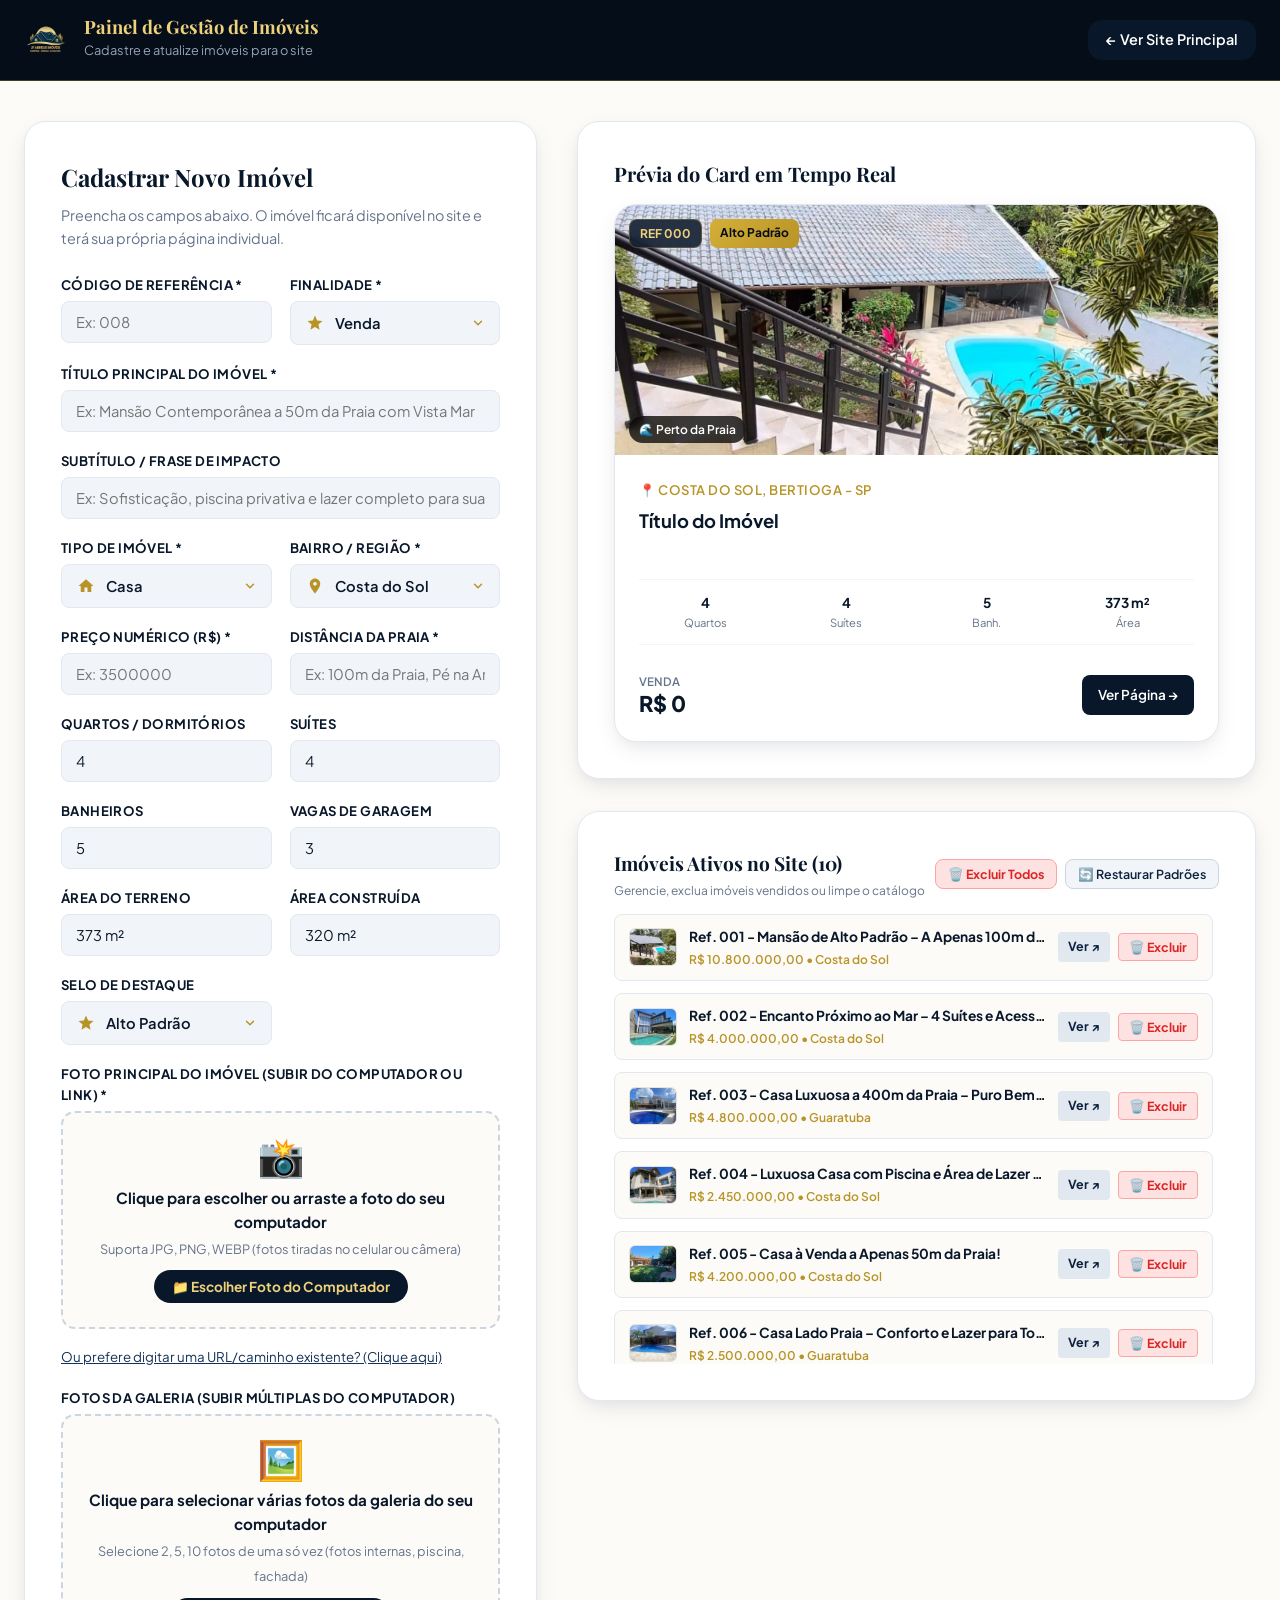
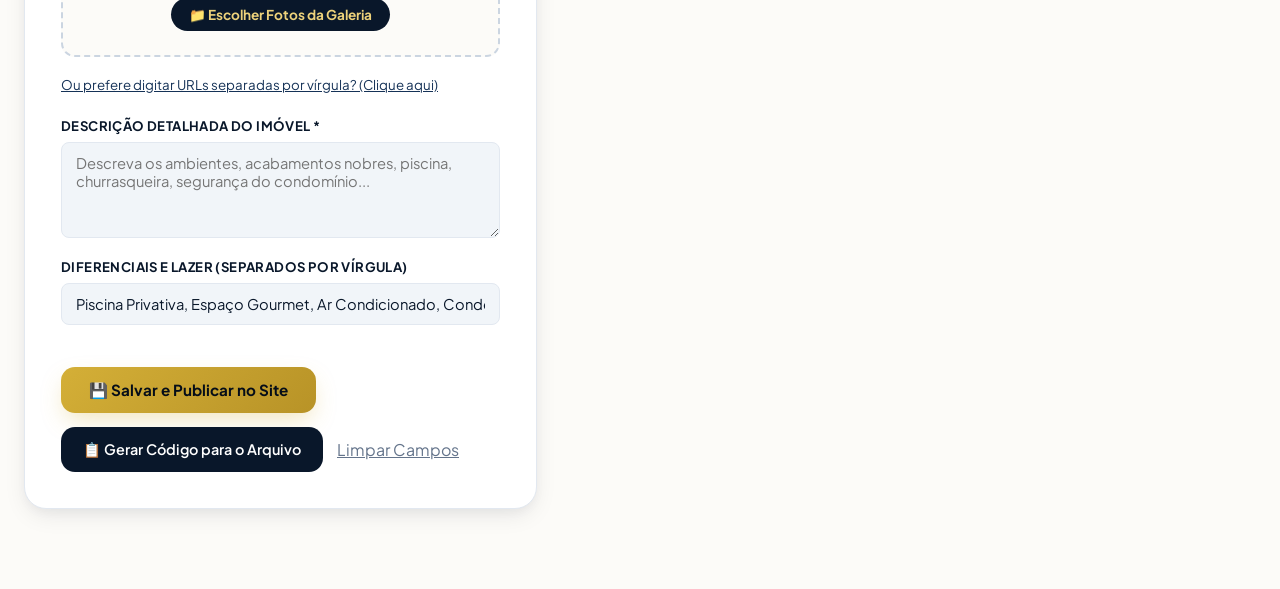
==== admin.html @ 47f63939 "feat: site imobiliaria JF Abreu Imoveis" ====
<!DOCTYPE html>
<html lang="pt-BR">
<head>
  <meta charset="UTF-8" />
  <meta name="viewport" content="width=device-width, initial-scale=1.0" />
  <title>Painel de Cadastro de Imóveis | JF Abreu Imóveis</title>
  <meta name="robots" content="noindex, nofollow" />
  
  <link rel="icon" type="image/png" href="assets/img/logo.png" />
  <link rel="preconnect" href="https://fonts.googleapis.com" />
  <link rel="preconnect" href="https://fonts.gstatic.com" crossorigin />
  <link href="https://fonts.googleapis.com/css2?family=Playfair+Display:wght@700;800&family=Plus+Jakarta+Sans:wght@400;500;600;700;800&display=swap" rel="stylesheet" />

  <link rel="stylesheet" href="css/style.css" />
</head>
<body style="background: var(--color-sand-50);">

  <!-- Header -->
  <header class="admin-header-bar">
    <div class="container admin-header-flex">
      <div style="display:flex; align-items:center; gap:16px;">
        <img src="assets/img/logo.png" alt="JF Abreu Imóveis" style="height:44px;" />
        <div>
          <h2 style="font-size:1.15rem; color:var(--color-gold-400); font-family:var(--font-display); line-height:1;">Painel de Gestão de Imóveis</h2>
          <span style="font-size:0.8rem; color:#94a3b8;">Cadastre e atualize imóveis para o site</span>
        </div>
      </div>

      <div style="display:flex; gap:12px;">
        <a href="index.html" class="btn-admin-secondary" style="padding:8px 18px;">
          ← Ver Site Principal
        </a>
      </div>
    </div>
  </header>

  <!-- Main Dashboard -->
  <main class="admin-dashboard-wrap">
    <div class="container">
      
      <div class="admin-layout-grid">
        
        <!-- Left: Form -->
        <div class="admin-card-box">
          <h2 class="admin-box-title">Cadastrar Novo Imóvel</h2>
          <p class="admin-box-sub">Preencha os campos abaixo. O imóvel ficará disponível no site e terá sua própria página individual.</p>

          <form id="admin-property-form" class="admin-form-grid">
            
            <!-- Ref -->
            <div class="admin-input-group">
              <label for="adm-ref">Código de Referência *</label>
              <input type="text" id="adm-ref" placeholder="Ex: 008" required />
            </div>

            <!-- Finalidade -->
            <div class="admin-input-group">
              <label for="adm-purpose">Finalidade *</label>
              <select id="adm-purpose" required>
                <option value="venda">Venda</option>
                <option value="locacao">Locação Anual</option>
              </select>
            </div>

            <!-- Título -->
            <div class="admin-input-group full-width">
              <label for="adm-title">Título Principal do Imóvel *</label>
              <input type="text" id="adm-title" placeholder="Ex: Mansão Contemporânea a 50m da Praia com Vista Mar" required />
            </div>

            <!-- Subtítulo -->
            <div class="admin-input-group full-width">
              <label for="adm-subtitle">Subtítulo / Frase de Impacto</label>
              <input type="text" id="adm-subtitle" placeholder="Ex: Sofisticação, piscina privativa e lazer completo para sua família" />
            </div>

            <!-- Tipo & Bairro -->
            <div class="admin-input-group">
              <label for="adm-type">Tipo de Imóvel *</label>
              <select id="adm-type" required>
                <option value="Casa">Casa</option>
                <option value="Mansão">Mansão</option>
                <option value="Casa de Praia">Casa de Praia</option>
                <option value="Sobrado">Sobrado</option>
                <option value="Terreno">Terreno / Lote</option>
              </select>
            </div>

            <div class="admin-input-group">
              <label for="adm-neighborhood">Bairro / Região *</label>
              <select id="adm-neighborhood" required>
                <option value="Costa do Sol">Costa do Sol</option>
                <option value="Guaratuba">Guaratuba</option>
                <option value="Riviera de São Lourenço">Riviera de São Lourenço</option>
                <option value="Bertioga Centro">Bertioga Centro</option>
                <option value="Boracéia">Boracéia</option>
              </select>
            </div>

            <!-- Preço & Distância da Praia -->
            <div class="admin-input-group">
              <label for="adm-price">Preço Numérico (R$) *</label>
              <input type="number" id="adm-price" placeholder="Ex: 3500000" required />
            </div>

            <div class="admin-input-group">
              <label for="adm-distance">Distância da Praia *</label>
              <input type="text" id="adm-distance" placeholder="Ex: 100m da Praia, Pé na Areia" required />
            </div>

            <!-- Quartos, Suítes, Banheiros, Vagas -->
            <div class="admin-input-group">
              <label for="adm-beds">Quartos / Dormitórios</label>
              <input type="number" id="adm-beds" min="1" value="4" required />
            </div>

            <div class="admin-input-group">
              <label for="adm-suites">Suítes</label>
              <input type="number" id="adm-suites" min="0" value="4" required />
            </div>

            <div class="admin-input-group">
              <label for="adm-baths">Banheiros</label>
              <input type="number" id="adm-baths" min="1" value="5" required />
            </div>

            <div class="admin-input-group">
              <label for="adm-parking">Vagas de Garagem</label>
              <input type="number" id="adm-parking" min="1" value="3" required />
            </div>

            <!-- Metragem -->
            <div class="admin-input-group">
              <label for="adm-land">Área do Terreno</label>
              <input type="text" id="adm-land" placeholder="Ex: 373 m²" value="373 m²" />
            </div>

            <div class="admin-input-group">
              <label for="adm-built">Área Construída</label>
              <input type="text" id="adm-built" placeholder="Ex: 320 m²" value="320 m²" />
            </div>

            <!-- Badge / Destaque -->
            <div class="admin-input-group">
              <label for="adm-badge">Selo de Destaque</label>
              <select id="adm-badge">
                <option value="Alto Padrão">Alto Padrão</option>
                <option value="Exclusivo">Exclusivo</option>
                <option value="Pé na Areia">Pé na Areia</option>
                <option value="Oportunidade">Oportunidade</option>
                <option value="Lançamento">Lançamento</option>
              </select>
            </div>

            <!-- Foto Principal com Upload Direto do Computador -->
            <div class="admin-input-group full-width">
              <label>Foto Principal do Imóvel (Subir do Computador ou Link) *</label>
              <div class="upload-dropzone" id="dropzone-main">
                <input type="file" id="adm-file-main" accept="image/*" style="display:none;" />
                <div class="dropzone-content" id="dropzone-content-main">
                  <div class="dropzone-icon">📸</div>
                  <div class="dropzone-text">
                    <strong>Clique para escolher ou arraste a foto do seu computador</strong>
                    <span>Suporta JPG, PNG, WEBP (fotos tiradas no celular ou câmera)</span>
                  </div>
                  <button type="button" class="btn-browse-file" onclick="document.getElementById('adm-file-main').click()">
                    📁 Escolher Foto do Computador
                  </button>
                </div>
                <div id="preview-main-box" class="upload-preview-box" style="display:none;">
                  <img id="preview-main-img" src="" alt="Prévia da Foto Principal" />
                  <div class="upload-preview-info">
                    <span id="preview-main-filename" class="preview-filename"></span>
                    <span style="font-size:0.75rem; color:#16a34a; font-weight:700;">✓ Foto carregada com sucesso!</span>
                    <button type="button" id="btn-remove-main-img" class="btn-remove-file">✕ Trocar Foto</button>
                  </div>
                </div>
              </div>
              <div style="margin-top:8px;">
                <small style="color:var(--color-navy-700); text-decoration:underline; cursor:pointer;" id="toggle-manual-url">
                  Ou prefere digitar uma URL/caminho existente? (Clique aqui)
                </small>
                <div id="manual-main-url-wrap" style="display:none; margin-top:6px;">
                  <input type="text" id="adm-image" placeholder="Ex: assets/properties/ref-001.webp ou https://..." />
                </div>
              </div>
            </div>

            <!-- Fotos da Galeria com Upload Múltiplo do Computador -->
            <div class="admin-input-group full-width">
              <label>Fotos da Galeria (Subir Múltiplas do Computador)</label>
              <div class="upload-dropzone" id="dropzone-gallery">
                <input type="file" id="adm-file-gallery" accept="image/*" multiple style="display:none;" />
                <div class="dropzone-content" id="dropzone-content-gallery">
                  <div class="dropzone-icon">🖼️</div>
                  <div class="dropzone-text">
                    <strong>Clique para selecionar várias fotos da galeria do seu computador</strong>
                    <span>Selecione 2, 5, 10 fotos de uma só vez (fotos internas, piscina, fachada)</span>
                  </div>
                  <button type="button" class="btn-browse-file" onclick="document.getElementById('adm-file-gallery').click()">
                    📁 Escolher Fotos da Galeria
                  </button>
                </div>
                <div id="gallery-preview-grid" class="gallery-thumbs-grid" style="display:none;"></div>
              </div>
              <div style="margin-top:8px;">
                <small style="color:var(--color-navy-700); text-decoration:underline; cursor:pointer;" id="toggle-manual-gallery">
                  Ou prefere digitar URLs separadas por vírgula? (Clique aqui)
                </small>
                <div id="manual-gallery-url-wrap" style="display:none; margin-top:6px;">
                  <input type="text" id="adm-gallery" placeholder="Ex: assets/properties/ref-001.webp, assets/properties/ref-002.jpg" />
                </div>
              </div>
            </div>

            <!-- Descrição -->
            <div class="admin-input-group full-width">
              <label for="adm-desc">Descrição Detalhada do Imóvel *</label>
              <textarea id="adm-desc" rows="4" placeholder="Descreva os ambientes, acabamentos nobres, piscina, churrasqueira, segurança do condomínio..." required></textarea>
            </div>

            <!-- Diferenciais -->
            <div class="admin-input-group full-width">
              <label for="adm-features">Diferenciais e Lazer (separados por vírgula)</label>
              <input type="text" id="adm-features" value="Piscina Privativa, Espaço Gourmet, Ar Condicionado, Condomínio Fechado, Segurança 24h, Churrasqueira" />
            </div>

            <!-- Actions -->
            <div class="admin-actions-row full-width">
              <button type="submit" class="btn-admin-primary">
                💾 Salvar e Publicar no Site
              </button>
              <button type="button" id="btn-generate-code" class="btn-admin-secondary">
                📋 Gerar Código para o Arquivo
              </button>
              <button type="button" id="btn-clear-form" style="color:var(--color-gray-500); text-decoration:underline;">
                Limpar Campos
              </button>
            </div>

          </form>

          <!-- Code Export Box -->
          <div id="code-export-container" style="display:none; margin-top:28px;">
            <div style="display:flex; justify-content:space-between; align-items:center; margin-bottom:8px;">
              <h4 style="font-size:0.95rem; color:var(--color-navy-900); font-weight:700;">Código Gerado para colar em js/properties-data.js:</h4>
              <button id="btn-copy-code" style="padding:6px 14px; background:var(--color-gold-500); color:var(--color-navy-950); font-size:0.8rem; font-weight:700; border-radius:var(--radius-sm);">
                Copiar Código
              </button>
            </div>
            <div id="code-output" class="code-output-area"></div>
          </div>

        </div>

        <!-- Right: Live Card Preview & Existing List -->
        <div class="admin-preview-col" style="display:flex; flex-direction:column; gap:32px;">
          
          <!-- Live Preview -->
          <div class="admin-card-box">
            <h3 style="font-family:var(--font-display); font-size:1.25rem; color:var(--color-navy-900); margin-bottom:14px;">
              Prévia do Card em Tempo Real
            </h3>
            
            <div id="live-card-preview-container">
              <!-- Rendered live -->
            </div>
          </div>

          <!-- Existing Properties List -->
          <div class="admin-card-box">
            <div style="display:flex; justify-content:space-between; align-items:center; margin-bottom:14px; flex-wrap:wrap; gap:10px;">
              <div>
                <h3 style="font-family:var(--font-display); font-size:1.2rem; color:var(--color-navy-900); margin-bottom:2px;">
                  Imóveis Ativos no Site (<span id="total-properties-count">0</span>)
                </h3>
                <p style="font-size:0.75rem; color:var(--color-gray-500);">Gerencie, exclua imóveis vendidos ou limpe o catálogo</p>
              </div>
              <div style="display:flex; gap:8px; align-items:center;">
                <button type="button" id="btn-clear-all-properties" style="font-size:0.78rem; font-weight:700; color:#dc2626; background:#fee2e2; border:1px solid #fca5a5; padding:6px 12px; border-radius:var(--radius-sm); cursor:pointer; display:inline-flex; align-items:center; gap:4px;" title="Remover todos os imóveis para deixar o catálogo vazio">
                  🗑️ Excluir Todos
                </button>
                <button type="button" id="btn-reset-defaults" style="font-size:0.78rem; font-weight:600; color:var(--color-navy-800); background:#f1f5f9; border:1px solid var(--color-gray-300); padding:6px 12px; border-radius:var(--radius-sm); cursor:pointer; display:inline-flex; align-items:center; gap:4px;" title="Restaurar os imóveis padrão de demonstração">
                  🔄 Restaurar Padrões
                </button>
              </div>
            </div>

            <div id="admin-properties-list" style="display:flex; flex-direction:column; gap:12px; max-height:450px; overflow-y:auto; padding-right:6px;">
              <!-- Rendered dynamically -->
            </div>
          </div>

        </div>

      </div>

    </div>
  </main>

  <!-- Scripts -->
  <script src="js/properties-data.js"></script>
  <script src="js/custom-select.js"></script>
  <script src="js/admin.js"></script>
</body>
</html>
---- css/style.css ----
/* ==========================================================================
   JF ABREU IMÓVEIS - LUXURY COASTAL DESIGN SYSTEM
   Bertioga, Costa do Sol & Guaratuba (Desde 1999)
   ========================================================================== */

:root {
  /* Brand Core Colors */
  --color-navy-950: #050d18;
  --color-navy-900: #09172a;
  --color-navy-800: #0e223d;
  --color-navy-700: #153257;
  --color-navy-600: #1e4575;
  
  --color-gold-300: #fae7a5;
  --color-gold-400: #edd27b;
  --color-gold-500: #d4af37;
  --color-gold-600: #b89327;
  --color-gold-700: #94721a;

  --color-sand-50: #fcfbf8;
  --color-sand-100: #f5f3ec;
  --color-sand-200: #ebe7dc;
  
  --color-white: #ffffff;
  --color-gray-100: #f1f5f9;
  --color-gray-200: #e2e8f0;
  --color-gray-300: #cbd5e1;
  --color-gray-500: #64748b;
  --color-gray-700: #334155;
  --color-gray-900: #0f172a;

  --color-whatsapp: #25d366;
  --color-whatsapp-dark: #128c7e;

  /* Typography */
  --font-sans: 'Plus Jakarta Sans', -apple-system, BlinkMacSystemFont, sans-serif;
  --font-display: 'Playfair Display', Georgia, serif;

  /* Elevations & Shadows */
  --shadow-sm: 0 2px 8px rgba(9, 23, 42, 0.06);
  --shadow-md: 0 8px 24px -4px rgba(9, 23, 42, 0.1), 0 4px 12px -2px rgba(9, 23, 42, 0.04);
  --shadow-lg: 0 20px 35px -8px rgba(9, 23, 42, 0.15), 0 10px 20px -4px rgba(9, 23, 42, 0.08);
  --shadow-xl: 0 25px 50px -12px rgba(9, 23, 42, 0.25);
  --shadow-gold: 0 10px 25px -5px rgba(212, 175, 55, 0.35);

  /* Borders & Radius */
  --radius-sm: 8px;
  --radius-md: 14px;
  --radius-lg: 22px;
  --radius-full: 9999px;

  /* Transitions */
  --transition-fast: 0.2s cubic-bezier(0.16, 1, 0.3, 1);
  --transition-smooth: 0.35s cubic-bezier(0.16, 1, 0.3, 1);
  --transition-bounce: 0.5s cubic-bezier(0.34, 1.56, 0.64, 1);
}

/* Reset & Base Setup */
*, *::before, *::after {
  box-sizing: border-box;
  margin: 0;
  padding: 0;
}

html {
  scroll-behavior: smooth;
  font-size: 16px;
  text-size-adjust: 100%;
}

body {
  font-family: var(--font-sans);
  color: var(--color-gray-900);
  background-color: var(--color-sand-50);
  line-height: 1.6;
  overflow-x: hidden;
  -webkit-font-smoothing: antialiased;
}

img {
  max-width: 100%;
  height: auto;
  display: block;
}

a {
  color: inherit;
  text-decoration: none;
  transition: color var(--transition-fast);
}

button, input, select, textarea {
  font-family: inherit;
  font-size: inherit;
  border: none;
  outline: none;
}

button {
  cursor: pointer;
  background: none;
}

.container {
  width: 100%;
  max-width: 1280px;
  margin: 0 auto;
  padding: 0 24px;
}

/* ==========================================================================
   HEADER & NAVIGATION
   ========================================================================== */
.site-header {
  position: fixed;
  top: 0;
  left: 0;
  right: 0;
  z-index: 1000;
  padding: 16px 0;
  background: rgba(9, 23, 42, 0.85);
  backdrop-filter: blur(18px);
  -webkit-backdrop-filter: blur(18px);
  border-bottom: 1px solid rgba(255, 255, 255, 0.08);
  transition: all var(--transition-smooth);
}

.site-header.scrolled {
  padding: 10px 0;
  background: rgba(9, 23, 42, 0.96);
  box-shadow: 0 10px 30px rgba(0, 0, 0, 0.3);
}

.nav-container {
  display: flex;
  align-items: center;
  justify-content: space-between;
}

.brand-logo {
  display: flex;
  align-items: center;
  gap: 12px;
}

.brand-logo img {
  height: 52px;
  width: auto;
  object-fit: contain;
  transition: transform var(--transition-smooth);
}

.brand-logo:hover img {
  transform: scale(1.03);
}

.nav-links {
  display: flex;
  align-items: center;
  gap: 28px;
  list-style: none;
}

.nav-link {
  color: #e2e8f0;
  font-size: 0.95rem;
  font-weight: 500;
  letter-spacing: 0.2px;
  position: relative;
  padding: 6px 0;
}

.nav-link::after {
  content: '';
  position: absolute;
  bottom: 0;
  left: 0;
  width: 0;
  height: 2px;
  background: var(--color-gold-400);
  transition: width var(--transition-smooth);
  border-radius: 2px;
}

.nav-link:hover, .nav-link.active {
  color: var(--color-gold-400);
}

.nav-link:hover::after, .nav-link.active::after {
  width: 100%;
}

.header-actions {
  display: flex;
  align-items: center;
  gap: 16px;
}

.btn-header-cta {
  display: inline-flex;
  align-items: center;
  gap: 8px;
  padding: 10px 22px;
  background: linear-gradient(135deg, var(--color-gold-400), var(--color-gold-600));
  color: var(--color-navy-950);
  font-weight: 700;
  font-size: 0.9rem;
  border-radius: var(--radius-full);
  box-shadow: 0 4px 15px rgba(212, 175, 55, 0.3);
  transition: all var(--transition-smooth);
}

.btn-header-cta:hover {
  transform: translateY(-2px);
  box-shadow: 0 6px 22px rgba(212, 175, 55, 0.45);
  color: var(--color-navy-950);
}

.mobile-menu-toggle {
  display: none;
  flex-direction: column;
  gap: 5px;
  background: transparent;
  padding: 8px;
  cursor: pointer;
}

.mobile-menu-toggle span {
  display: block;
  width: 26px;
  height: 2.5px;
  background: #ffffff;
  border-radius: 2px;
  transition: all var(--transition-smooth);
}

/* ==========================================================================
   HERO SECTION WITH 3D CANVAS
   ========================================================================== */
.hero-section {
  position: relative;
  min-height: 100vh;
  display: flex;
  align-items: center;
  padding: 140px 0 130px;
  background: radial-gradient(circle at 75% 20%, #153257 0%, #09172a 60%, #050d18 100%);
  color: var(--color-white);
  overflow: visible;
  z-index: 20;
}

#hero-3d-canvas {
  position: absolute;
  top: 0;
  left: 0;
  width: 100%;
  height: 100%;
  z-index: 1;
  pointer-events: none;
  clip-path: inset(0);
}

.hero-overlay {
  position: absolute;
  inset: 0;
  background: linear-gradient(to right, rgba(5, 13, 24, 0.9) 0%, rgba(9, 23, 42, 0.7) 60%, rgba(9, 23, 42, 0.4) 100%);
  z-index: 2;
  pointer-events: none;
  clip-path: inset(0);
}

.hero-content {
  position: relative;
  z-index: 10;
  max-width: 900px;
}

.hero-badge {
  display: inline-flex;
  align-items: center;
  gap: 10px;
  padding: 6px 18px;
  background: rgba(212, 175, 55, 0.15);
  border: 1px solid rgba(212, 175, 55, 0.35);
  border-radius: var(--radius-full);
  color: var(--color-gold-300);
  font-size: 0.85rem;
  font-weight: 600;
  letter-spacing: 1px;
  text-transform: uppercase;
  margin-bottom: 24px;
  backdrop-filter: blur(8px);
}

.hero-badge .dot {
  width: 7px;
  height: 7px;
  background: var(--color-gold-400);
  border-radius: 50%;
  box-shadow: 0 0 10px var(--color-gold-400);
}

.hero-title {
  font-family: var(--font-display);
  font-size: clamp(2.4rem, 5vw, 4.2rem);
  line-height: 1.15;
  font-weight: 700;
  margin-bottom: 20px;
  text-shadow: 0 4px 20px rgba(0, 0, 0, 0.5);
}

.hero-title .highlight {
  background: linear-gradient(135deg, #fae7a5 0%, #d4af37 60%, #b89327 100%);
  -webkit-background-clip: text;
  -webkit-text-fill-color: transparent;
}

.hero-subtitle {
  font-size: clamp(1.05rem, 2vw, 1.25rem);
  color: #cbd5e1;
  max-width: 720px;
  margin-bottom: 40px;
  font-weight: 400;
  line-height: 1.6;
}

/* Hero Fast Search Bar */
.search-box-card {
  position: relative;
  z-index: 40;
  background: rgba(255, 255, 255, 0.95);
  border-radius: var(--radius-lg);
  padding: 24px;
  box-shadow: 0 25px 60px rgba(0, 0, 0, 0.45);
  border: 1px solid rgba(255, 255, 255, 0.3);
  backdrop-filter: blur(16px);
  color: var(--color-gray-900);
  margin-top: 20px;
}

.search-tabs {
  display: flex;
  gap: 8px;
  margin-bottom: 20px;
  border-bottom: 1px solid var(--color-gray-200);
  padding-bottom: 12px;
}

.search-tab-btn {
  padding: 8px 20px;
  font-size: 0.95rem;
  font-weight: 600;
  border-radius: var(--radius-full);
  color: var(--color-gray-500);
  transition: all var(--transition-fast);
}

.search-tab-btn.active {
  background: var(--color-navy-900);
  color: var(--color-gold-400);
}

.search-tab-btn:hover:not(.active) {
  color: var(--color-navy-900);
  background: var(--color-gray-100);
}

.search-grid {
  display: grid;
  grid-template-columns: 1.4fr 1.2fr 1.2fr auto;
  gap: 16px;
  align-items: flex-end;
}

@media (max-width: 900px) {
  .search-grid {
    grid-template-columns: 1fr;
  }
}

.search-field {
  display: flex;
  flex-direction: column;
  gap: 6px;
  width: 100%;
}

.search-field label {
  font-size: 0.8rem;
  font-weight: 700;
  text-transform: uppercase;
  letter-spacing: 0.5px;
  color: var(--color-navy-800);
}

.search-input-wrap {
  position: relative;
  display: flex;
  align-items: center;
  width: 100%;
}

/* Base Native Select Fallback */
select {
  appearance: none;
  -webkit-appearance: none;
  background-image: url("data:image/svg+xml,%3Csvg xmlns='http://www.w3.org/2000/svg' width='14' height='14' viewBox='0 0 24 24' fill='none' stroke='%23b89327' stroke-width='2.5' stroke-linecap='round' stroke-linejoin='round'%3E%3Cpath d='M6 9l6 6 6-6'/%3E%3C/svg%3E");
  background-repeat: no-repeat;
  background-position: right 14px center;
  background-size: 14px 14px;
  cursor: pointer;
  padding-right: 38px !important;
}

select option {
  background-color: #09172a;
  color: #ffffff;
  padding: 12px;
  font-family: var(--font-sans);
}

.search-input, .search-select {
  width: 100%;
  padding: 13px 16px 13px 44px;
  background: var(--color-white);
  border: 1.5px solid var(--color-gray-200);
  border-radius: var(--radius-md);
  font-size: 0.92rem;
  color: var(--color-gray-900);
  font-weight: 600;
  transition: all var(--transition-fast);
}

.search-input:focus, .search-select:focus {
  background: var(--color-white);
  border-color: var(--color-gold-500);
  box-shadow: 0 0 0 3.5px rgba(212, 175, 55, 0.25);
}

/* ==========================================================================
   CUSTOM LUXURY SELECT COMPONENT
   ========================================================================== */
.custom-select-wrapper {
  position: relative;
  width: 100%;
  user-select: none;
}

.custom-select-wrapper.open {
  z-index: 200;
}

/* Visually hide original native select but keep for forms/events */
.custom-select-wrapper select.visually-hidden-select {
  position: absolute !important;
  opacity: 0 !important;
  pointer-events: none !important;
  width: 1px !important;
  height: 1px !important;
  overflow: hidden !important;
  margin: -1px !important;
  clip: rect(0, 0, 0, 0) !important;
}

/* Trigger Button */
.custom-select-trigger {
  width: 100%;
  display: flex;
  align-items: center;
  justify-content: space-between;
  gap: 12px;
  padding: 13px 16px;
  background: #ffffff;
  border: 1.5px solid var(--color-gray-200);
  border-radius: var(--radius-md);
  font-family: var(--font-sans);
  font-size: 0.92rem;
  font-weight: 600;
  color: var(--color-navy-900);
  cursor: pointer;
  box-shadow: 0 2px 6px rgba(9, 23, 42, 0.04);
  transition: all var(--transition-fast);
  text-align: left;
}

.custom-select-trigger:hover {
  background: #fbfbfb;
  border-color: #cbd5e1;
  box-shadow: 0 4px 12px rgba(9, 23, 42, 0.06);
}

.custom-select-wrapper.open .custom-select-trigger {
  border-color: var(--color-gold-500);
  background: #ffffff;
  box-shadow: 0 0 0 3.5px rgba(212, 175, 55, 0.25), 0 4px 14px rgba(9, 23, 42, 0.08);
}

.custom-select-trigger-inner {
  display: flex;
  align-items: center;
  gap: 10px;
  overflow: hidden;
  text-overflow: ellipsis;
  white-space: nowrap;
  flex: 1;
}

.custom-select-icon {
  display: inline-flex;
  align-items: center;
  justify-content: center;
  width: 20px;
  height: 20px;
  color: var(--color-gold-600);
  flex-shrink: 0;
}

.custom-select-icon svg {
  width: 18px;
  height: 18px;
  fill: currentColor;
}

.custom-select-label {
  overflow: hidden;
  text-overflow: ellipsis;
  white-space: nowrap;
  color: var(--color-navy-900);
  font-weight: 600;
}

.custom-select-arrow {
  display: inline-flex;
  align-items: center;
  justify-content: center;
  color: var(--color-gold-600);
  transition: transform 0.25s cubic-bezier(0.16, 1, 0.3, 1);
  flex-shrink: 0;
}

.custom-select-wrapper.open .custom-select-arrow {
  transform: rotate(180deg);
  color: var(--color-gold-700);
}

/* Dropdown Menu */
.custom-select-dropdown {
  position: absolute;
  top: calc(100% + 8px);
  left: 0;
  right: 0;
  background: #ffffff;
  border: 1.5px solid rgba(212, 175, 55, 0.7);
  border-bottom: 4px solid var(--color-gold-500);
  border-radius: 16px;
  box-shadow: 
    0 24px 50px -4px rgba(0, 0, 0, 0.45),
    0 10px 22px -2px rgba(9, 23, 42, 0.3),
    0 2px 8px rgba(0, 0, 0, 0.15),
    0 0 0 1px rgba(212, 175, 55, 0.35);
  padding: 8px 8px 6px;
  z-index: 1000;
  display: none;
  animation: selectDropdownFade 0.2s cubic-bezier(0.16, 1, 0.3, 1) forwards;
  overflow: hidden;
}

@keyframes selectDropdownFade {
  from {
    opacity: 0;
    transform: translateY(-8px);
  }
  to {
    opacity: 1;
    transform: translateY(0);
  }
}

.custom-select-wrapper.open .custom-select-dropdown {
  display: block;
}

/* Auto dropup when near bottom of viewport */
.custom-select-wrapper.dropup .custom-select-dropdown {
  top: auto;
  bottom: calc(100% + 8px);
  border-bottom: 1.5px solid rgba(212, 175, 55, 0.7);
  border-top: 4px solid var(--color-gold-500);
  box-shadow: 
    0 -20px 45px -4px rgba(0, 0, 0, 0.4),
    0 -8px 18px -2px rgba(9, 23, 42, 0.3),
    0 0 0 1px rgba(212, 175, 55, 0.35);
  animation: selectDropupFade 0.2s cubic-bezier(0.16, 1, 0.3, 1) forwards;
}

@keyframes selectDropupFade {
  from {
    opacity: 0;
    transform: translateY(8px);
  }
  to {
    opacity: 1;
    transform: translateY(0);
  }
}

.custom-select-options-list {
  max-height: 220px;
  overflow-y: auto;
  padding-right: 2px;
}

/* Custom Scrollbar for Dropdown */
.custom-select-options-list::-webkit-scrollbar,
.custom-select-dropdown::-webkit-scrollbar {
  width: 6px;
}
.custom-select-options-list::-webkit-scrollbar-track,
.custom-select-dropdown::-webkit-scrollbar-track {
  background: #f1f5f9;
  border-radius: 10px;
}
.custom-select-options-list::-webkit-scrollbar-thumb,
.custom-select-dropdown::-webkit-scrollbar-thumb {
  background: var(--color-gold-400);
  border-radius: 10px;
}

/* Footer / Bottom Delimiter */
.custom-select-footer {
  display: flex;
  align-items: center;
  justify-content: center;
  padding: 8px 10px 4px;
  margin-top: 6px;
  border-top: 1px solid rgba(212, 175, 55, 0.25);
  font-size: 0.7rem;
  font-weight: 700;
  color: var(--color-gold-600);
  letter-spacing: 1px;
  text-transform: uppercase;
  background: #fcfbf8;
  border-radius: 0 0 12px 12px;
  user-select: none;
  pointer-events: none;
}

/* Dropdown Option */
.custom-select-option {
  display: flex;
  align-items: center;
  justify-content: space-between;
  padding: 10px 14px;
  border-radius: 8px;
  font-size: 0.9rem;
  font-weight: 500;
  color: var(--color-navy-800);
  cursor: pointer;
  transition: all 0.15s ease;
  margin-bottom: 2px;
}

.custom-select-option:last-child {
  margin-bottom: 0;
}

.custom-select-option:hover {
  background: #f8fafc;
  color: var(--color-navy-950);
  padding-left: 18px;
  font-weight: 600;
}

.custom-select-option.selected {
  background: linear-gradient(135deg, #09172a 0%, #153257 100%);
  color: #fae7a5;
  font-weight: 700;
}

.custom-select-option .check-icon {
  opacity: 0;
  color: var(--color-gold-400);
  font-size: 0.95rem;
  font-weight: 800;
  transition: opacity 0.15s ease;
}

.custom-select-option.selected .check-icon {
  opacity: 1;
}

/* Compact style for catalog filter bar (sort-select) */
.custom-select-wrapper.compact {
  width: auto;
  min-width: 145px;
  flex: 0 1 auto;
}

.custom-select-wrapper.compact .custom-select-trigger {
  padding: 9px 14px;
  font-size: 0.85rem;
  border-radius: var(--radius-sm);
  background: var(--color-white);
  border: 1.5px solid var(--color-gray-200);
}

.custom-select-wrapper.compact .custom-select-trigger:hover {
  border-color: var(--color-gold-500);
}

.custom-select-wrapper.compact .custom-select-dropdown {
  min-width: 190px;
}

/* Dark mode for lead form / dark sections */
.custom-select-wrapper.dark .custom-select-trigger {
  background: rgba(9, 23, 42, 0.85);
  border-color: rgba(212, 175, 55, 0.35);
  color: #ffffff;
}

.custom-select-wrapper.dark .custom-select-label {
  color: #ffffff;
}

.custom-select-wrapper.dark .custom-select-dropdown {
  background: #09172a;
  border: 1.5px solid rgba(212, 175, 55, 0.6);
  border-bottom: 4px solid var(--color-gold-400);
  box-shadow: 
    0 24px 50px -4px rgba(0, 0, 0, 0.7),
    0 10px 24px -2px rgba(0, 0, 0, 0.5),
    0 0 0 1px rgba(212, 175, 55, 0.4);
}

.custom-select-wrapper.dark .custom-select-footer {
  background: #061120;
  border-top-color: rgba(212, 175, 55, 0.3);
  color: var(--color-gold-400);
}

.custom-select-wrapper.dark .custom-select-option {
  color: #cbd5e1;
}

.custom-select-wrapper.dark .custom-select-option:hover {
  background: rgba(255, 255, 255, 0.08);
  color: #ffffff;
}

.custom-select-wrapper.dark .custom-select-option.selected {
  background: linear-gradient(135deg, #153257 0%, #1e4575 100%);
  color: var(--color-gold-300);
}

/* Admin Input Group Integration */
.admin-input-group .custom-select-trigger {
  padding: 11px 14px;
  background: var(--color-gray-100);
  border: 1px solid var(--color-gray-200);
  border-radius: var(--radius-sm);
  font-size: 0.92rem;
  font-weight: 500;
  box-shadow: none;
}

.admin-input-group .custom-select-trigger:hover {
  background: #ffffff;
  border-color: #cbd5e1;
}

.admin-input-group .custom-select-wrapper.open .custom-select-trigger {
  background: #ffffff;
  border-color: var(--color-gold-500);
  box-shadow: 0 0 0 3px rgba(212, 175, 55, 0.15);
}


.btn-search-submit {
  display: inline-flex;
  align-items: center;
  justify-content: center;
  gap: 10px;
  padding: 13px 28px;
  background: linear-gradient(135deg, var(--color-gold-500), var(--color-gold-600));
  color: var(--color-navy-950);
  font-weight: 700;
  border-radius: var(--radius-md);
  font-size: 0.95rem;
  box-shadow: var(--shadow-gold);
  transition: all var(--transition-smooth);
}

.btn-search-submit:hover {
  transform: translateY(-2px);
  box-shadow: 0 8px 24px rgba(212, 175, 55, 0.45);
}

/* Hero Stats Bar */
.hero-stats {
  display: grid;
  grid-template-columns: repeat(4, 1fr);
  gap: 24px;
  margin-top: 48px;
  padding-top: 32px;
  border-top: 1px solid rgba(255, 255, 255, 0.12);
}

.stat-item {
  display: flex;
  flex-direction: column;
}

.stat-number {
  font-family: var(--font-display);
  font-size: 2.2rem;
  font-weight: 700;
  color: var(--color-gold-400);
  line-height: 1.1;
}

.stat-label {
  font-size: 0.85rem;
  color: #94a3b8;
  margin-top: 4px;
  font-weight: 500;
}

/* ==========================================================================
   SECTION COMMON STYLING
   ========================================================================== */
.section {
  padding: 100px 0;
}

.section-light {
  background-color: var(--color-sand-50);
}

.section-sand {
  background-color: var(--color-sand-100);
}

.section-dark {
  background-color: var(--color-navy-950);
  color: var(--color-white);
}

.section-header {
  text-align: center;
  max-width: 760px;
  margin: 0 auto 60px;
}

.section-tag {
  display: inline-block;
  padding: 6px 16px;
  background: rgba(212, 175, 55, 0.12);
  border: 1px solid rgba(212, 175, 55, 0.3);
  color: var(--color-gold-600);
  font-size: 0.8rem;
  font-weight: 700;
  letter-spacing: 1.2px;
  text-transform: uppercase;
  border-radius: var(--radius-full);
  margin-bottom: 14px;
}

.section-dark .section-tag {
  color: var(--color-gold-400);
  background: rgba(212, 175, 55, 0.18);
}

.section-title {
  font-family: var(--font-display);
  font-size: clamp(2rem, 3.5vw, 2.8rem);
  color: var(--color-navy-900);
  line-height: 1.25;
  margin-bottom: 16px;
}

.section-dark .section-title {
  color: var(--color-white);
}

.section-description {
  font-size: 1.05rem;
  color: var(--color-gray-500);
  line-height: 1.65;
}

.section-dark .section-description {
  color: #94a3b8;
}

/* ==========================================================================
   PROPERTIES SECTION & FILTERS
   ========================================================================== */
.properties-filter-wrapper {
  background: var(--color-white);
  border-radius: var(--radius-lg);
  padding: 20px 24px;
  box-shadow: var(--shadow-md);
  margin-bottom: 40px;
  border: 1px solid var(--color-gray-200);
}

.filter-top-row {
  display: flex;
  align-items: center;
  justify-content: space-between;
  flex-wrap: wrap;
  gap: 16px;
}

.filter-pills {
  display: flex;
  gap: 10px;
  flex-wrap: wrap;
}

.filter-pill {
  padding: 8px 18px;
  border-radius: var(--radius-full);
  font-size: 0.85rem;
  font-weight: 600;
  background: var(--color-gray-100);
  color: var(--color-gray-700);
  transition: all var(--transition-fast);
  border: 1px solid transparent;
}

.filter-pill.active {
  background: var(--color-navy-900);
  color: var(--color-gold-400);
  border-color: var(--color-navy-900);
}

.filter-pill:hover:not(.active) {
  background: var(--color-sand-200);
}

.filter-sort-wrap {
  display: flex;
  align-items: center;
  gap: 12px;
}

.filter-sort-wrap label {
  font-size: 0.85rem;
  font-weight: 600;
  color: var(--color-gray-500);
}

.sort-select {
  padding: 8px 16px;
  background: var(--color-gray-100);
  border: 1px solid var(--color-gray-200);
  border-radius: var(--radius-sm);
  font-size: 0.85rem;
  font-weight: 600;
  color: var(--color-navy-900);
  cursor: pointer;
}

.properties-counter {
  font-size: 0.9rem;
  color: var(--color-gray-500);
  margin-top: 14px;
  padding-top: 12px;
  border-top: 1px solid var(--color-gray-100);
  display: flex;
  justify-content: space-between;
  align-items: center;
}

/* Property Grid */
.properties-grid {
  display: grid;
  grid-template-columns: repeat(auto-fill, minmax(360px, 1fr));
  gap: 32px;
}

/* 3D Property Card */
.property-card {
  position: relative;
  background: var(--color-white);
  border-radius: var(--radius-lg);
  overflow: hidden;
  box-shadow: var(--shadow-md);
  border: 1px solid var(--color-gray-200);
  transition: transform var(--transition-smooth), box-shadow var(--transition-smooth);
  display: flex;
  flex-direction: column;
  transform-style: preserve-3d;
  will-change: transform;
}

.property-card:hover {
  transform: translateY(-8px) scale(1.01);
  box-shadow: var(--shadow-xl);
  border-color: var(--color-gold-400);
}

.card-image-wrap {
  position: relative;
  height: 250px;
  overflow: hidden;
  background-color: var(--color-navy-900);
}

.card-image-wrap img {
  width: 100%;
  height: 100%;
  object-fit: cover;
  transition: transform 0.6s cubic-bezier(0.16, 1, 0.3, 1);
}

.property-card:hover .card-image-wrap img {
  transform: scale(1.08);
}

.card-badge-top {
  position: absolute;
  top: 14px;
  left: 14px;
  display: flex;
  gap: 8px;
  z-index: 2;
}

.badge-ref {
  background: rgba(9, 23, 42, 0.85);
  color: var(--color-gold-400);
  font-size: 0.75rem;
  font-weight: 700;
  padding: 4px 10px;
  border-radius: var(--radius-sm);
  backdrop-filter: blur(6px);
  border: 1px solid rgba(212, 175, 55, 0.3);
}

.badge-feature {
  background: linear-gradient(135deg, var(--color-gold-500), var(--color-gold-600));
  color: var(--color-navy-950);
  font-size: 0.75rem;
  font-weight: 700;
  padding: 4px 10px;
  border-radius: var(--radius-sm);
}

.card-distance-tag {
  position: absolute;
  bottom: 12px;
  left: 14px;
  background: rgba(0, 0, 0, 0.75);
  backdrop-filter: blur(6px);
  color: #ffffff;
  font-size: 0.75rem;
  font-weight: 600;
  padding: 4px 10px;
  border-radius: var(--radius-full);
  display: flex;
  align-items: center;
  gap: 5px;
}

.card-content {
  padding: 24px;
  display: flex;
  flex-direction: column;
  flex-grow: 1;
}

.card-location {
  display: flex;
  align-items: center;
  gap: 6px;
  font-size: 0.82rem;
  font-weight: 600;
  color: var(--color-gold-600);
  text-transform: uppercase;
  letter-spacing: 0.5px;
  margin-bottom: 8px;
}

.card-title {
  font-family: var(--font-sans);
  font-size: 1.15rem;
  font-weight: 700;
  color: var(--color-navy-900);
  line-height: 1.4;
  margin-bottom: 12px;
  display: -webkit-box;
  -webkit-line-clamp: 2;
  -webkit-box-orient: vertical;
  overflow: hidden;
  height: 3.2em;
}

/* Specs icons grid */
.card-specs {
  display: grid;
  grid-template-columns: repeat(4, 1fr);
  gap: 8px;
  padding: 12px 0;
  margin-bottom: 16px;
  border-top: 1px solid var(--color-gray-100);
  border-bottom: 1px solid var(--color-gray-100);
}

.spec-item {
  display: flex;
  flex-direction: column;
  align-items: center;
  text-align: center;
}

.spec-item svg {
  width: 18px;
  height: 18px;
  color: var(--color-navy-700);
  margin-bottom: 4px;
}

.spec-value {
  font-size: 0.85rem;
  font-weight: 700;
  color: var(--color-navy-900);
}

.spec-label {
  font-size: 0.7rem;
  color: var(--color-gray-500);
}

.card-footer {
  margin-top: auto;
  display: flex;
  align-items: center;
  justify-content: space-between;
  padding-top: 12px;
}

.card-price-block {
  display: flex;
  flex-direction: column;
}

.price-label {
  font-size: 0.72rem;
  text-transform: uppercase;
  color: var(--color-gray-500);
  font-weight: 600;
}

.price-value {
  font-size: 1.35rem;
  font-weight: 800;
  color: var(--color-navy-900);
  line-height: 1.2;
}

.card-actions {
  display: flex;
  gap: 8px;
}

.btn-card-details {
  padding: 9px 16px;
  background: var(--color-navy-900);
  color: var(--color-white);
  border-radius: var(--radius-sm);
  font-size: 0.85rem;
  font-weight: 600;
  transition: all var(--transition-fast);
}

.btn-card-details:hover {
  background: var(--color-navy-700);
}

.btn-card-whatsapp {
  display: inline-flex;
  align-items: center;
  justify-content: center;
  width: 38px;
  height: 38px;
  background: var(--color-whatsapp);
  color: var(--color-white);
  border-radius: var(--radius-sm);
  transition: all var(--transition-fast);
}

.btn-card-whatsapp:hover {
  background: var(--color-whatsapp-dark);
  transform: scale(1.08);
}

/* ==========================================================================
   NEIGHBORHOODS / REGIÕES EM ALTA
   ========================================================================== */
.neighborhoods-grid {
  display: grid;
  grid-template-columns: repeat(auto-fit, minmax(280px, 1fr));
  gap: 28px;
}

.neighborhood-card {
  position: relative;
  height: 380px;
  border-radius: var(--radius-lg);
  overflow: hidden;
  box-shadow: var(--shadow-lg);
  cursor: pointer;
  transition: all var(--transition-smooth);
}

.neighborhood-card img {
  width: 100%;
  height: 100%;
  object-fit: cover;
  transition: transform 0.7s cubic-bezier(0.16, 1, 0.3, 1);
}

.neighborhood-overlay {
  position: absolute;
  inset: 0;
  background: linear-gradient(to top, rgba(5, 13, 24, 0.92) 0%, rgba(9, 23, 42, 0.4) 60%, rgba(0, 0, 0, 0.1) 100%);
  display: flex;
  flex-direction: column;
  justify-content: flex-end;
  padding: 30px;
  color: var(--color-white);
  transition: background var(--transition-smooth);
}

.neighborhood-card:hover img {
  transform: scale(1.08);
}

.neighborhood-card:hover .neighborhood-overlay {
  background: linear-gradient(to top, rgba(5, 13, 24, 0.95) 0%, rgba(9, 23, 42, 0.6) 70%, rgba(0, 0, 0, 0.2) 100%);
}

.neighborhood-count {
  display: inline-block;
  padding: 4px 12px;
  background: var(--color-gold-500);
  color: var(--color-navy-950);
  font-size: 0.75rem;
  font-weight: 700;
  border-radius: var(--radius-full);
  margin-bottom: 10px;
  width: fit-content;
}

.neighborhood-name {
  font-family: var(--font-display);
  font-size: 1.6rem;
  font-weight: 700;
  margin-bottom: 8px;
}

.neighborhood-desc {
  font-size: 0.88rem;
  color: #cbd5e1;
  line-height: 1.4;
  margin-bottom: 14px;
}

.neighborhood-link {
  display: inline-flex;
  align-items: center;
  gap: 6px;
  font-size: 0.85rem;
  font-weight: 700;
  color: var(--color-gold-400);
}


/* ==========================================================================
   ABOUT SECTION / HISTÓRIA & AUTORIDADE
   ========================================================================== */
.about-grid {
  display: grid;
  grid-template-columns: 1fr 1fr;
  gap: 64px;
  align-items: center;
}

.about-image-stack {
  position: relative;
}

.about-main-img {
  width: 100%;
  height: 480px;
  object-fit: cover;
  border-radius: var(--radius-lg);
  box-shadow: var(--shadow-xl);
}

.about-badge-card {
  position: absolute;
  bottom: -25px;
  right: -25px;
  background: var(--color-navy-900);
  color: var(--color-white);
  padding: 24px 30px;
  border-radius: var(--radius-lg);
  box-shadow: var(--shadow-xl);
  border: 1px solid var(--color-gold-500);
  display: flex;
  align-items: center;
  gap: 18px;
}

.about-badge-icon {
  font-size: 2.2rem;
}

.about-badge-title {
  font-family: var(--font-display);
  font-size: 1.8rem;
  font-weight: 700;
  color: var(--color-gold-400);
  line-height: 1;
}

.about-badge-sub {
  font-size: 0.8rem;
  color: #cbd5e1;
  text-transform: uppercase;
  letter-spacing: 0.5px;
  margin-top: 4px;
}

.about-content {
  display: flex;
  flex-direction: column;
  gap: 20px;
}

.about-p {
  font-size: 1.05rem;
  color: var(--color-gray-700);
  line-height: 1.7;
}

.about-features-list {
  display: grid;
  grid-template-columns: 1fr 1fr;
  gap: 16px;
  margin-top: 10px;
}

.about-feat-item {
  display: flex;
  align-items: flex-start;
  gap: 12px;
}

.about-feat-item svg {
  width: 22px;
  height: 22px;
  color: var(--color-gold-600);
  flex-shrink: 0;
  margin-top: 2px;
}

.about-feat-item strong {
  display: block;
  font-size: 0.95rem;
  color: var(--color-navy-900);
}

.about-feat-item p {
  font-size: 0.82rem;
  color: var(--color-gray-500);
  margin-top: 2px;
}

/* ==========================================================================
   INSTAGRAM FEED SHOWCASE (@jfabreuimoveis)
   ========================================================================== */
.insta-header {
  display: flex;
  align-items: center;
  justify-content: space-between;
  flex-wrap: wrap;
  gap: 20px;
  margin-bottom: 40px;
}

.insta-profile-badge {
  display: flex;
  align-items: center;
  gap: 16px;
}

.insta-avatar {
  width: 64px;
  height: 64px;
  border-radius: 50%;
  padding: 3px;
  background: linear-gradient(45deg, #f09433, #e6683c, #dc2743, #cc2366, #bc1888);
  box-shadow: 0 4px 15px rgba(220, 39, 67, 0.3);
}

.insta-avatar img {
  width: 100%;
  height: 100%;
  border-radius: 50%;
  object-fit: cover;
  background: #ffffff;
}

.insta-info h3 {
  font-size: 1.25rem;
  font-weight: 700;
  color: var(--color-navy-900);
}

.insta-info p {
  font-size: 0.85rem;
  color: var(--color-gray-500);
}

.btn-follow-insta {
  display: inline-flex;
  align-items: center;
  gap: 8px;
  padding: 10px 24px;
  background: linear-gradient(45deg, #405de6, #5851db, #833ab4, #c13584, #e1306c, #fd1d1d);
  color: #ffffff;
  font-weight: 700;
  font-size: 0.9rem;
  border-radius: var(--radius-full);
  box-shadow: 0 4px 15px rgba(193, 53, 132, 0.35);
  transition: all var(--transition-smooth);
}

.btn-follow-insta:hover {
  transform: translateY(-2px);
  box-shadow: 0 8px 24px rgba(193, 53, 132, 0.5);
  color: #ffffff;
}

.insta-grid {
  display: grid;
  grid-template-columns: repeat(4, 1fr);
  gap: 20px;
}

.insta-item {
  position: relative;
  aspect-ratio: 1 / 1;
  border-radius: var(--radius-md);
  overflow: hidden;
  box-shadow: var(--shadow-sm);
  display: block;
}

.insta-item img {
  width: 100%;
  height: 100%;
  object-fit: cover;
  transition: transform 0.5s ease;
}

.insta-overlay {
  position: absolute;
  inset: 0;
  background: rgba(9, 23, 42, 0.7);
  display: flex;
  align-items: center;
  justify-content: center;
  gap: 20px;
  color: #ffffff;
  opacity: 0;
  transition: opacity var(--transition-smooth);
}

.insta-item:hover img {
  transform: scale(1.08);
}

.insta-item:hover .insta-overlay {
  opacity: 1;
}

.insta-stat {
  display: flex;
  align-items: center;
  gap: 6px;
  font-weight: 700;
  font-size: 0.95rem;
}

/* ==========================================================================
   TESTIMONIALS SECTION
   ========================================================================== */
.testimonials-grid {
  display: grid;
  grid-template-columns: repeat(3, 1fr);
  gap: 28px;
}

.testimonial-card {
  background: var(--color-white);
  border-radius: var(--radius-lg);
  padding: 32px;
  box-shadow: var(--shadow-md);
  border: 1px solid var(--color-gray-200);
  display: flex;
  flex-direction: column;
  transition: transform var(--transition-smooth);
}

.testimonial-card:hover {
  transform: translateY(-5px);
  box-shadow: var(--shadow-lg);
}

.testimonial-stars {
  display: flex;
  gap: 4px;
  color: #f59e0b;
  margin-bottom: 16px;
}

.testimonial-text {
  font-size: 0.95rem;
  color: var(--color-gray-700);
  font-style: italic;
  line-height: 1.6;
  margin-bottom: 24px;
  flex-grow: 1;
}

.testimonial-author {
  display: flex;
  align-items: center;
  gap: 12px;
  border-top: 1px solid var(--color-gray-100);
  padding-top: 16px;
}

.author-avatar-circle {
  width: 44px;
  height: 44px;
  border-radius: 50%;
  background: var(--color-sand-200);
  color: var(--color-navy-900);
  display: flex;
  align-items: center;
  justify-content: center;
  font-weight: 700;
  font-size: 1rem;
}

.author-info h4 {
  font-size: 0.95rem;
  font-weight: 700;
  color: var(--color-navy-900);
}

.author-info p {
  font-size: 0.78rem;
  color: var(--color-gray-500);
}

/* ==========================================================================
   ANUNCIE SEU IMÓVEL (CALL TO ACTION / LEAD CAPTURE)
   ========================================================================== */
.cta-banner {
  background: radial-gradient(circle at 30% 50%, #153257, #09172a, #050d18);
  border-radius: var(--radius-lg);
  padding: 60px;
  color: var(--color-white);
  box-shadow: var(--shadow-xl);
  border: 1px solid rgba(212, 175, 55, 0.25);
  display: grid;
  grid-template-columns: 1.3fr 1fr;
  gap: 40px;
  align-items: center;
}

.cta-banner h2 {
  font-family: var(--font-display);
  font-size: 2.5rem;
  line-height: 1.2;
  margin-bottom: 16px;
}

.cta-banner p {
  font-size: 1.05rem;
  color: #cbd5e1;
  line-height: 1.6;
  margin-bottom: 24px;
}

.cta-form {
  background: rgba(255, 255, 255, 0.05);
  backdrop-filter: blur(14px);
  border: 1px solid rgba(255, 255, 255, 0.15);
  border-radius: var(--radius-md);
  padding: 30px;
  display: flex;
  flex-direction: column;
  gap: 16px;
}

.form-group input, .form-group select {
  width: 100%;
  padding: 12px 16px;
  background: rgba(9, 23, 42, 0.7);
  border: 1px solid rgba(255, 255, 255, 0.25);
  border-radius: var(--radius-sm);
  color: var(--color-white);
  font-size: 0.92rem;
  font-weight: 500;
  transition: all var(--transition-fast);
}

.form-group select {
  cursor: pointer;
  appearance: none;
  background-image: url("data:image/svg+xml;charset=UTF-8,%3csvg xmlns='http://www.w3.org/2000/svg' viewBox='0 0 24 24' fill='%23d4af37'%3e%3cpath d='M7 10l5 5 5-5z'/%3e%3c/svg%3e");
  background-repeat: no-repeat;
  background-position: right 14px center;
  background-size: 20px;
  padding-right: 42px;
}

.form-group select option {
  background-color: #0b1a2d !important;
  color: #ffffff !important;
  font-size: 0.95rem;
  padding: 12px 16px;
}

.form-group select option:checked {
  background-color: #153257 !important;
  color: var(--color-gold-400) !important;
  font-weight: 700;
}

.form-group input::placeholder {
  color: #94a3b8;
}

.form-group input:focus, .form-group select:focus {
  background: rgba(9, 23, 42, 0.9);
  border-color: var(--color-gold-400);
  box-shadow: 0 0 0 3px rgba(212, 175, 55, 0.25);
}

.btn-form-submit {
  padding: 14px;
  background: linear-gradient(135deg, var(--color-gold-400), var(--color-gold-600));
  color: var(--color-navy-950);
  font-weight: 700;
  border-radius: var(--radius-sm);
  font-size: 0.95rem;
  box-shadow: var(--shadow-gold);
  transition: all var(--transition-smooth);
}

.btn-form-submit:hover {
  transform: translateY(-2px);
  box-shadow: 0 8px 20px rgba(212, 175, 55, 0.45);
}

/* ==========================================================================
   FOOTER
   ========================================================================== */
.site-footer {
  background-color: var(--color-navy-950);
  color: #cbd5e1;
  padding: 80px 0 30px;
  border-top: 1px solid rgba(212, 175, 55, 0.2);
}

.footer-grid {
  display: grid;
  grid-template-columns: 2fr 1fr 1fr 1.5fr;
  gap: 48px;
  margin-bottom: 60px;
}

.footer-brand img {
  height: 58px;
  width: auto;
  margin-bottom: 20px;
}

.footer-tagline {
  font-size: 0.95rem;
  line-height: 1.6;
  color: #94a3b8;
  margin-bottom: 24px;
}

.footer-socials {
  display: flex;
  gap: 12px;
}

.social-btn {
  width: 40px;
  height: 40px;
  border-radius: 50%;
  background: rgba(255, 255, 255, 0.08);
  border: 1px solid rgba(255, 255, 255, 0.15);
  display: flex;
  align-items: center;
  justify-content: center;
  color: #ffffff;
  transition: all var(--transition-fast);
}

.social-btn:hover {
  background: var(--color-gold-500);
  color: var(--color-navy-950);
  transform: translateY(-2px);
}

.footer-col h4 {
  font-family: var(--font-display);
  font-size: 1.15rem;
  color: var(--color-white);
  margin-bottom: 20px;
  position: relative;
  padding-bottom: 8px;
}

.footer-col h4::after {
  content: '';
  position: absolute;
  bottom: 0;
  left: 0;
  width: 30px;
  height: 2px;
  background: var(--color-gold-400);
}

.footer-links {
  list-style: none;
  display: flex;
  flex-direction: column;
  gap: 10px;
}

.footer-links a {
  font-size: 0.9rem;
  color: #94a3b8;
  transition: color var(--transition-fast);
}

.footer-links a:hover {
  color: var(--color-gold-400);
  padding-left: 4px;
}

.footer-contact-list {
  list-style: none;
  display: flex;
  flex-direction: column;
  gap: 14px;
}

.footer-contact-item {
  display: flex;
  align-items: flex-start;
  gap: 12px;
  font-size: 0.9rem;
}

.footer-contact-item svg {
  width: 20px;
  height: 20px;
  color: var(--color-gold-400);
  flex-shrink: 0;
  margin-top: 2px;
}

.footer-bottom {
  border-top: 1px solid rgba(255, 255, 255, 0.08);
  padding-top: 28px;
  display: flex;
  align-items: center;
  justify-content: space-between;
  flex-wrap: wrap;
  gap: 16px;
  font-size: 0.85rem;
  color: #64748b;
}

.footer-legal a {
  color: #64748b;
  margin-left: 16px;
}

.footer-legal a:hover {
  color: var(--color-gold-400);
}

/* ==========================================================================
   MODAL: DETALHES DO IMÓVEL (PROPERTY MODAL)
   ========================================================================== */
.modal-backdrop {
  position: fixed;
  inset: 0;
  background: rgba(5, 13, 24, 0.85);
  backdrop-filter: blur(12px);
  -webkit-backdrop-filter: blur(12px);
  z-index: 2000;
  display: flex;
  align-items: center;
  justify-content: center;
  padding: 24px;
  opacity: 0;
  visibility: hidden;
  transition: all var(--transition-smooth);
}

.modal-backdrop.active {
  opacity: 1;
  visibility: visible;
}

.property-modal-window {
  background: var(--color-white);
  border-radius: var(--radius-lg);
  max-width: 1000px;
  width: 100%;
  max-height: 90vh;
  overflow-y: auto;
  box-shadow: var(--shadow-xl);
  position: relative;
  transform: translateY(30px) scale(0.97);
  transition: all var(--transition-smooth);
}

.modal-backdrop.active .property-modal-window {
  transform: translateY(0) scale(1);
}

.modal-close-btn {
  position: absolute;
  top: 18px;
  right: 18px;
  width: 40px;
  height: 40px;
  border-radius: 50%;
  background: rgba(0, 0, 0, 0.6);
  color: #ffffff;
  display: flex;
  align-items: center;
  justify-content: center;
  z-index: 10;
  cursor: pointer;
  transition: all var(--transition-fast);
}

.modal-close-btn:hover {
  background: var(--color-navy-900);
  transform: rotate(90deg);
}

.modal-gallery {
  position: relative;
  height: 420px;
  background: var(--color-navy-900);
}

.modal-gallery-main {
  width: 100%;
  height: 100%;
  object-fit: cover;
}

.modal-gallery-thumbs {
  position: absolute;
  bottom: 16px;
  left: 16px;
  display: flex;
  gap: 10px;
  z-index: 5;
}

.gallery-thumb {
  width: 64px;
  height: 48px;
  border-radius: 6px;
  overflow: hidden;
  border: 2px solid transparent;
  cursor: pointer;
  box-shadow: 0 4px 10px rgba(0,0,0,0.5);
  opacity: 0.7;
  transition: all var(--transition-fast);
}

.gallery-thumb.active, .gallery-thumb:hover {
  border-color: var(--color-gold-400);
  opacity: 1;
  transform: scale(1.05);
}

.gallery-thumb img {
  width: 100%;
  height: 100%;
  object-fit: cover;
}

.modal-body {
  padding: 36px;
}

.modal-header-info {
  display: flex;
  justify-content: space-between;
  align-items: flex-start;
  gap: 24px;
  margin-bottom: 24px;
  flex-wrap: wrap;
}

.modal-title-area h2 {
  font-family: var(--font-display);
  font-size: 1.8rem;
  color: var(--color-navy-900);
  line-height: 1.3;
}

.modal-title-area p {
  color: var(--color-gold-600);
  font-weight: 600;
  font-size: 0.95rem;
  margin-top: 4px;
}

.modal-price-area {
  text-align: right;
}

.modal-price-val {
  font-size: 2rem;
  font-weight: 800;
  color: var(--color-navy-900);
  line-height: 1;
}

.modal-price-note {
  font-size: 0.8rem;
  color: var(--color-gray-500);
  text-transform: uppercase;
}

.modal-features-grid {
  display: grid;
  grid-template-columns: repeat(auto-fit, minmax(200px, 1fr));
  gap: 12px;
  margin: 24px 0;
  padding: 20px;
  background: var(--color-sand-100);
  border-radius: var(--radius-md);
}

.modal-feat-badge {
  display: flex;
  align-items: center;
  gap: 8px;
  font-size: 0.88rem;
  color: var(--color-navy-900);
  font-weight: 600;
}

.modal-feat-badge svg {
  width: 18px;
  height: 18px;
  color: var(--color-gold-600);
}

.modal-desc-text {
  font-size: 1rem;
  line-height: 1.7;
  color: var(--color-gray-700);
  margin-bottom: 32px;
}

.modal-agent-contact-box {
  background: var(--color-navy-950);
  color: var(--color-white);
  border-radius: var(--radius-md);
  padding: 24px;
  display: flex;
  align-items: center;
  justify-content: space-between;
  flex-wrap: wrap;
  gap: 20px;
}

.modal-agent-left {
  display: flex;
  align-items: center;
  gap: 16px;
}

.agent-icon {
  font-size: 2.2rem;
}

.agent-text h4 {
  font-size: 1.1rem;
  font-weight: 700;
}

.agent-text p {
  font-size: 0.85rem;
  color: #94a3b8;
}

.modal-cta-buttons {
  display: flex;
  gap: 12px;
  flex-wrap: wrap;
}

.btn-agent-whatsapp {
  display: inline-flex;
  align-items: center;
  gap: 8px;
  padding: 12px 20px;
  background: var(--color-whatsapp);
  color: var(--color-white);
  border-radius: var(--radius-sm);
  font-weight: 700;
  font-size: 0.9rem;
  transition: all var(--transition-fast);
}

.btn-agent-whatsapp:hover {
  background: var(--color-whatsapp-dark);
  transform: translateY(-2px);
}

/* ==========================================================================
   FLOATING DUAL-AGENT WHATSAPP WIDGET
   ========================================================================== */
.floating-whatsapp-widget {
  position: fixed;
  bottom: 28px;
  right: 28px;
  z-index: 1500;
}

.floating-whatsapp-trigger {
  width: 62px;
  height: 62px;
  border-radius: 50%;
  background: var(--color-whatsapp);
  color: var(--color-white);
  box-shadow: 0 8px 24px rgba(37, 211, 102, 0.45);
  display: flex;
  align-items: center;
  justify-content: center;
  cursor: pointer;
  position: relative;
  transition: all var(--transition-smooth);
}

.floating-whatsapp-trigger:hover {
  transform: scale(1.08);
  box-shadow: 0 12px 30px rgba(37, 211, 102, 0.6);
}

.floating-whatsapp-trigger svg {
  width: 34px;
  height: 34px;
}

.pulse-badge {
  position: absolute;
  top: 2px;
  right: 2px;
  width: 14px;
  height: 14px;
  background: #ff3b30;
  border: 2px solid var(--color-white);
  border-radius: 50%;
  animation: pulse-dot 1.5s infinite;
}

@keyframes pulse-dot {
  0% { transform: scale(0.95); box-shadow: 0 0 0 0 rgba(255, 59, 48, 0.7); }
  70% { transform: scale(1); box-shadow: 0 0 0 8px rgba(255, 59, 48, 0); }
  100% { transform: scale(0.95); box-shadow: 0 0 0 0 rgba(255, 59, 48, 0); }
}

.whatsapp-agents-menu {
  position: absolute;
  bottom: 76px;
  right: 0;
  width: 320px;
  background: var(--color-white);
  border-radius: var(--radius-lg);
  box-shadow: var(--shadow-xl);
  border: 1px solid var(--color-gray-200);
  overflow: hidden;
  transform: translateY(20px) scale(0.95);
  opacity: 0;
  visibility: hidden;
  transition: all var(--transition-smooth);
}

.whatsapp-agents-menu.open {
  transform: translateY(0) scale(1);
  opacity: 1;
  visibility: visible;
}

.wa-menu-header {
  background: var(--color-navy-900);
  color: var(--color-white);
  padding: 16px 20px;
}

.wa-menu-header h4 {
  font-size: 1rem;
  font-weight: 700;
  color: var(--color-gold-400);
}

.wa-menu-header p {
  font-size: 0.8rem;
  color: #cbd5e1;
  margin-top: 2px;
}

.wa-agents-list {
  padding: 12px;
  display: flex;
  flex-direction: column;
  gap: 8px;
}

.wa-agent-card {
  display: flex;
  align-items: center;
  justify-content: space-between;
  padding: 12px 14px;
  border-radius: var(--radius-md);
  background: var(--color-sand-50);
  border: 1px solid var(--color-gray-200);
  transition: all var(--transition-fast);
}

.wa-agent-card:hover {
  background: var(--color-sand-100);
  border-color: var(--color-whatsapp);
  transform: translateX(3px);
}

.wa-agent-profile {
  display: flex;
  align-items: center;
  gap: 12px;
}

.wa-agent-avatar {
  width: 42px;
  height: 42px;
  border-radius: 50%;
  background: var(--color-sand-200);
  display: flex;
  align-items: center;
  justify-content: center;
  font-size: 1.3rem;
  position: relative;
}

.wa-agent-avatar::after {
  content: '';
  position: absolute;
  bottom: 0;
  right: 0;
  width: 10px;
  height: 10px;
  background: var(--color-whatsapp);
  border: 2px solid #ffffff;
  border-radius: 50%;
}

.wa-agent-details h5 {
  font-size: 0.92rem;
  font-weight: 700;
  color: var(--color-navy-900);
}

.wa-agent-details span {
  font-size: 0.75rem;
  color: var(--color-whatsapp-dark);
  font-weight: 600;
}

/* ==========================================================================
   RESPONSIVE DESIGN (MOBILE & TABLET)
   ========================================================================== */
@media (max-width: 1024px) {
  .hero-stats {
    grid-template-columns: repeat(2, 1fr);
  }
  .search-grid {
    grid-template-columns: 1fr 1fr;
  }
  .btn-search-submit {
    grid-column: 1 / -1;
  }
  .about-grid {
    grid-template-columns: 1fr;
  }
  .about-badge-card {
    right: 20px;
    bottom: -20px;
  }
  .simulator-grid {
    grid-template-columns: 1fr;
  }
  .cta-banner {
    grid-template-columns: 1fr;
    padding: 40px;
  }
  .footer-grid {
    grid-template-columns: 1fr 1fr;
  }
  .insta-grid {
    grid-template-columns: repeat(2, 1fr);
  }
  .testimonials-grid {
    grid-template-columns: 1fr;
  }
}

@media (max-width: 768px) {
  .nav-links, .header-actions {
    display: none;
  }
  .mobile-menu-toggle {
    display: flex;
  }
  .site-header {
    padding: 12px 0;
  }
  .brand-logo img {
    height: 44px;
  }
  .hero-section {
    padding: 120px 0 60px;
  }
  .search-grid {
    grid-template-columns: 1fr;
  }
  .properties-grid {
    grid-template-columns: 1fr;
  }
  .footer-grid {
    grid-template-columns: 1fr;
    gap: 36px;
  }
  .modal-body {
    padding: 24px;
  }
  .modal-gallery {
    height: 280px;
  }
  .modal-agent-contact-box {
    flex-direction: column;
    align-items: stretch;
  }
}

/* ==========================================================================
   SINGLE PROPERTY PAGE STYLES (imovel.html)
   ========================================================================== */
.single-property-wrapper {
  padding-top: 110px;
  padding-bottom: 90px;
}

.breadcrumb-nav {
  display: flex;
  align-items: center;
  gap: 8px;
  font-size: 0.88rem;
  color: var(--color-gray-500);
  margin-bottom: 24px;
}

.breadcrumb-nav a {
  color: var(--color-navy-700);
  font-weight: 500;
}

.breadcrumb-nav a:hover {
  color: var(--color-gold-600);
}

.breadcrumb-separator {
  color: var(--color-gray-400);
}

.single-header-box {
  display: flex;
  justify-content: space-between;
  align-items: flex-start;
  gap: 24px;
  margin-bottom: 28px;
  flex-wrap: wrap;
}

.single-header-left {
  flex: 1;
  min-width: 300px;
}

.single-badges-row {
  display: flex;
  align-items: center;
  gap: 10px;
  margin-bottom: 12px;
  flex-wrap: wrap;
}

.single-title {
  font-family: var(--font-display);
  font-size: clamp(1.8rem, 3.5vw, 2.7rem);
  color: var(--color-navy-900);
  line-height: 1.2;
  margin-bottom: 8px;
}

.single-subtitle {
  font-size: 1.05rem;
  color: var(--color-gray-500);
  margin-bottom: 12px;
}

.single-location-line {
  display: flex;
  align-items: center;
  gap: 6px;
  font-size: 0.95rem;
  color: var(--color-navy-700);
  font-weight: 600;
}

.single-header-right {
  display: flex;
  flex-direction: column;
  align-items: flex-end;
}

.single-price-label {
  font-size: 0.85rem;
  text-transform: uppercase;
  color: var(--color-gray-500);
  font-weight: 600;
}

.single-price-value {
  font-size: clamp(2rem, 3vw, 2.6rem);
  font-weight: 800;
  color: var(--color-navy-900);
  line-height: 1.1;
}

/* Luxury Gallery Layout */
.single-gallery-grid {
  display: grid;
  grid-template-columns: 2fr 1fr;
  gap: 16px;
  margin-bottom: 40px;
  border-radius: var(--radius-lg);
  overflow: hidden;
  box-shadow: var(--shadow-xl);
}

.gallery-main-frame {
  position: relative;
  height: 500px;
  background: var(--color-navy-900);
  cursor: pointer;
  overflow: hidden;
}

.gallery-main-frame img {
  width: 100%;
  height: 100%;
  object-fit: cover;
  transition: transform 0.6s cubic-bezier(0.16, 1, 0.3, 1);
}

.gallery-main-frame:hover img {
  transform: scale(1.03);
}

.gallery-thumbs-col {
  display: grid;
  grid-template-rows: 1fr 1fr;
  gap: 16px;
}

.gallery-sub-frame {
  position: relative;
  height: 242px;
  background: var(--color-navy-900);
  cursor: pointer;
  overflow: hidden;
}

.gallery-sub-frame img {
  width: 100%;
  height: 100%;
  object-fit: cover;
  transition: transform 0.6s cubic-bezier(0.16, 1, 0.3, 1);
}

.gallery-sub-frame:hover img {
  transform: scale(1.04);
}

.gallery-more-btn {
  position: absolute;
  inset: 0;
  background: rgba(9, 23, 42, 0.65);
  backdrop-filter: blur(4px);
  color: #ffffff;
  display: flex;
  flex-direction: column;
  align-items: center;
  justify-content: center;
  gap: 8px;
  font-weight: 700;
  font-size: 1.1rem;
  transition: background var(--transition-fast);
}

.gallery-more-btn:hover {
  background: rgba(9, 23, 42, 0.8);
}

/* Two-column layout */
.single-content-grid {
  display: grid;
  grid-template-columns: 1.8fr 1fr;
  gap: 48px;
  align-items: flex-start;
}

/* Quick specs banner */
.single-specs-card {
  background: var(--color-white);
  border: 1px solid var(--color-gray-200);
  border-radius: var(--radius-lg);
  padding: 24px;
  display: grid;
  grid-template-columns: repeat(auto-fit, minmax(110px, 1fr));
  gap: 16px;
  box-shadow: var(--shadow-sm);
  margin-bottom: 36px;
}

.single-spec-item {
  display: flex;
  flex-direction: column;
  align-items: center;
  text-align: center;
  border-right: 1px solid var(--color-gray-200);
}

.single-spec-item:last-child {
  border-right: none;
}

.single-spec-icon {
  width: 32px;
  height: 32px;
  color: var(--color-gold-600);
  margin-bottom: 6px;
}

.single-spec-val {
  font-size: 1.15rem;
  font-weight: 800;
  color: var(--color-navy-900);
}

.single-spec-lbl {
  font-size: 0.75rem;
  color: var(--color-gray-500);
  text-transform: uppercase;
  letter-spacing: 0.5px;
}

.single-section-block {
  background: var(--color-white);
  border: 1px solid var(--color-gray-200);
  border-radius: var(--radius-lg);
  padding: 32px;
  box-shadow: var(--shadow-sm);
  margin-bottom: 32px;
}

.single-block-title {
  font-family: var(--font-display);
  font-size: 1.45rem;
  color: var(--color-navy-900);
  margin-bottom: 20px;
  position: relative;
  padding-bottom: 10px;
}

.single-block-title::after {
  content: '';
  position: absolute;
  bottom: 0;
  left: 0;
  width: 36px;
  height: 3px;
  background: var(--color-gold-500);
  border-radius: 2px;
}

.single-text-p {
  font-size: 1.05rem;
  line-height: 1.8;
  color: var(--color-gray-700);
  margin-bottom: 16px;
}

.single-features-grid {
  display: grid;
  grid-template-columns: repeat(auto-fit, minmax(220px, 1fr));
  gap: 12px;
}

.single-feature-tag {
  display: flex;
  align-items: center;
  gap: 10px;
  padding: 12px 16px;
  background: var(--color-sand-50);
  border: 1px solid var(--color-gray-200);
  border-radius: var(--radius-md);
  font-size: 0.92rem;
  font-weight: 600;
  color: var(--color-navy-900);
}

.single-feature-tag svg {
  width: 18px;
  height: 18px;
  color: var(--color-gold-600);
  flex-shrink: 0;
}

/* Sticky Sidebar Contact Box */
.single-sticky-sidebar {
  position: sticky;
  top: 90px;
  display: flex;
  flex-direction: column;
  gap: 24px;
}

.sidebar-contact-card {
  background: var(--color-white);
  border: 1px solid var(--color-gray-200);
  border-radius: var(--radius-lg);
  padding: 30px;
  box-shadow: var(--shadow-xl);
}

.sidebar-contact-header {
  text-align: center;
  margin-bottom: 24px;
  padding-bottom: 20px;
  border-bottom: 1px solid var(--color-gray-200);
}

.sidebar-contact-header h3 {
  font-family: var(--font-display);
  font-size: 1.3rem;
  color: var(--color-navy-900);
  margin-bottom: 6px;
}

.sidebar-contact-header p {
  font-size: 0.85rem;
  color: var(--color-gray-500);
}

.sidebar-agents-stack {
  display: flex;
  flex-direction: column;
  gap: 14px;
  margin-bottom: 24px;
}

.sidebar-agent-row {
  display: flex;
  align-items: center;
  justify-content: space-between;
  padding: 12px;
  background: var(--color-sand-50);
  border: 1px solid var(--color-gray-200);
  border-radius: var(--radius-md);
}

.sidebar-agent-info {
  display: flex;
  align-items: center;
  gap: 12px;
}

.sidebar-agent-avatar {
  font-size: 1.8rem;
}

.sidebar-agent-text h5 {
  font-size: 0.95rem;
  font-weight: 700;
  color: var(--color-navy-900);
}

.sidebar-agent-text span {
  font-size: 0.75rem;
  color: var(--color-whatsapp-dark);
  font-weight: 600;
}

.btn-sidebar-wa {
  display: inline-flex;
  align-items: center;
  gap: 6px;
  padding: 8px 16px;
  background: var(--color-whatsapp);
  color: #ffffff;
  font-size: 0.85rem;
  font-weight: 700;
  border-radius: var(--radius-full);
  transition: all var(--transition-fast);
}

.btn-sidebar-wa:hover {
  background: var(--color-whatsapp-dark);
  transform: scale(1.04);
}

.sidebar-form-title {
  font-size: 0.95rem;
  font-weight: 700;
  color: var(--color-navy-900);
  margin-bottom: 12px;
}

.sidebar-inquiry-form {
  display: flex;
  flex-direction: column;
  gap: 12px;
}

.sidebar-inquiry-form input,
.sidebar-inquiry-form textarea {
  width: 100%;
  padding: 10px 14px;
  background: var(--color-gray-100);
  border: 1px solid var(--color-gray-200);
  border-radius: var(--radius-sm);
  font-size: 0.88rem;
}

.sidebar-inquiry-form textarea {
  resize: vertical;
  min-height: 80px;
}

.btn-send-inquiry {
  width: 100%;
  padding: 12px;
  background: var(--color-navy-900);
  color: var(--color-gold-400);
  font-weight: 700;
  border-radius: var(--radius-sm);
  font-size: 0.9rem;
  transition: all var(--transition-fast);
}

.btn-send-inquiry:hover {
  background: var(--color-navy-700);
}

.sidebar-security-badge {
  display: flex;
  align-items: center;
  gap: 10px;
  padding: 14px 18px;
  background: rgba(212, 175, 55, 0.1);
  border: 1px solid rgba(212, 175, 55, 0.3);
  border-radius: var(--radius-md);
  font-size: 0.82rem;
  color: var(--color-navy-900);
}

/* Similar Properties Grid */
.similar-properties-section {
  margin-top: 60px;
  padding-top: 50px;
  border-top: 1px solid var(--color-gray-200);
}

/* ==========================================================================
   ADMIN / PROPERTY MANAGER STYLES (admin.html)
   ========================================================================== */
.admin-header-bar {
  background: var(--color-navy-950);
  color: var(--color-white);
  padding: 18px 0;
  border-bottom: 1px solid rgba(212, 175, 55, 0.3);
}

.admin-header-flex {
  display: flex;
  align-items: center;
  justify-content: space-between;
}

.admin-dashboard-wrap {
  padding: 40px 0 80px;
  background: var(--color-sand-50);
  min-height: 100vh;
}

.admin-layout-grid {
  display: grid;
  grid-template-columns: 1.3fr 1fr;
  gap: 40px;
  align-items: flex-start;
}

.admin-card-box {
  background: var(--color-white);
  border-radius: var(--radius-lg);
  padding: 36px;
  box-shadow: var(--shadow-md);
  border: 1px solid var(--color-gray-200);
}

.admin-box-title {
  font-family: var(--font-display);
  font-size: 1.5rem;
  color: var(--color-navy-900);
  margin-bottom: 8px;
}

.admin-box-sub {
  font-size: 0.9rem;
  color: var(--color-gray-500);
  margin-bottom: 24px;
}

.admin-form-grid {
  display: grid;
  grid-template-columns: 1fr 1fr;
  gap: 18px;
}

.admin-form-grid .full-width {
  grid-column: 1 / -1;
}

.admin-input-group {
  display: flex;
  flex-direction: column;
  gap: 6px;
}

.admin-input-group label {
  font-size: 0.82rem;
  font-weight: 700;
  color: var(--color-navy-900);
  text-transform: uppercase;
  letter-spacing: 0.4px;
}

.admin-input-group input,
.admin-input-group select,
.admin-input-group textarea {
  width: 100%;
  padding: 11px 14px;
  background: var(--color-gray-100);
  border: 1px solid var(--color-gray-200);
  border-radius: var(--radius-sm);
  font-size: 0.92rem;
  color: var(--color-navy-900);
}

.admin-input-group input:focus,
.admin-input-group select:focus,
.admin-input-group textarea:focus {
  background: var(--color-white);
  border-color: var(--color-gold-500);
  box-shadow: 0 0 0 3px rgba(212, 175, 55, 0.15);
}

.admin-actions-row {
  display: flex;
  gap: 14px;
  margin-top: 24px;
  flex-wrap: wrap;
}

.btn-admin-primary {
  padding: 13px 28px;
  background: linear-gradient(135deg, var(--color-gold-500), var(--color-gold-600));
  color: var(--color-navy-950);
  font-weight: 700;
  border-radius: var(--radius-md);
  font-size: 0.95rem;
  box-shadow: var(--shadow-gold);
  transition: all var(--transition-fast);
}

.btn-admin-primary:hover {
  transform: translateY(-2px);
  box-shadow: 0 8px 22px rgba(212, 175, 55, 0.45);
}

.btn-admin-secondary {
  padding: 13px 22px;
  background: var(--color-navy-900);
  color: var(--color-white);
  font-weight: 600;
  border-radius: var(--radius-md);
  font-size: 0.9rem;
  transition: all var(--transition-fast);
}

.btn-admin-secondary:hover {
  background: var(--color-navy-700);
}

.code-output-area {
  margin-top: 24px;
  background: #0d1b2a;
  color: #79c0ff;
  border-radius: var(--radius-md);
  padding: 18px;
  font-family: 'Courier New', Courier, monospace;
  font-size: 0.85rem;
  max-height: 260px;
  overflow-y: auto;
  border: 1px solid rgba(255, 255, 255, 0.1);
  white-space: pre-wrap;
}

@media (max-width: 1024px) {
  .single-content-grid {
    grid-template-columns: 1fr;
  }
  .single-gallery-grid {
    grid-template-columns: 1fr;
  }
  .gallery-main-frame {
    height: 360px;
  }
  .gallery-thumbs-col {
    grid-template-columns: 1fr 1fr;
    grid-template-rows: 1fr;
  }
  .gallery-sub-frame {
    height: 180px;
  }
  .admin-layout-grid {
    grid-template-columns: 1fr;
  }
}

@media (max-width: 768px) {
  .single-header-box {
    flex-direction: column;
  }
  .single-header-right {
    align-items: flex-start;
  }
  .single-specs-card {
    grid-template-columns: repeat(2, 1fr);
  }
  .single-spec-item {
    border-right: none;
    border-bottom: 1px solid var(--color-gray-200);
    padding-bottom: 12px;
  }
  .admin-form-grid {
    grid-template-columns: 1fr;
  }
}

/* ==========================================================================
   IMAGE UPLOAD DROPZONE & PREVIEW (admin.html)
   ========================================================================== */
.upload-dropzone {
  border: 2px dashed #cbd5e1;
  border-radius: var(--radius-md);
  padding: 24px;
  background: var(--color-sand-50);
  text-align: center;
  transition: all var(--transition-fast);
  cursor: pointer;
  position: relative;
}

.upload-dropzone:hover,
.upload-dropzone.dragover {
  border-color: var(--color-gold-500);
  background: rgba(212, 175, 55, 0.08);
}

.dropzone-content {
  display: flex;
  flex-direction: column;
  align-items: center;
  gap: 10px;
}

.dropzone-icon {
  font-size: 2.4rem;
  line-height: 1;
}

.dropzone-text strong {
  display: block;
  font-size: 0.95rem;
  color: var(--color-navy-900);
}

.dropzone-text span {
  font-size: 0.8rem;
  color: var(--color-gray-500);
}

.btn-browse-file {
  display: inline-flex;
  align-items: center;
  gap: 8px;
  padding: 8px 18px;
  background: var(--color-navy-900);
  color: var(--color-gold-400);
  border-radius: var(--radius-full);
  font-size: 0.85rem;
  font-weight: 700;
  cursor: pointer;
  transition: all var(--transition-fast);
}

.btn-browse-file:hover {
  background: var(--color-navy-700);
  transform: translateY(-1px);
}

.upload-preview-box {
  display: flex;
  align-items: center;
  gap: 16px;
  text-align: left;
  background: var(--color-white);
  border: 1px solid var(--color-gray-200);
  padding: 12px 16px;
  border-radius: var(--radius-md);
}

.upload-preview-box img {
  width: 90px;
  height: 65px;
  object-fit: cover;
  border-radius: var(--radius-sm);
}

.upload-preview-info {
  display: flex;
  flex-direction: column;
  gap: 4px;
  flex: 1;
}

.preview-filename {
  font-size: 0.88rem;
  font-weight: 700;
  color: var(--color-navy-900);
  word-break: break-all;
}

.btn-remove-file {
  background: #fee2e2;
  color: #dc2626;
  font-size: 0.75rem;
  font-weight: 700;
  padding: 4px 10px;
  border-radius: 4px;
  width: fit-content;
  cursor: pointer;
  transition: all var(--transition-fast);
}

.btn-remove-file:hover {
  background: #fca5a5;
}

.gallery-thumbs-grid {
  display: grid;
  grid-template-columns: repeat(auto-fill, minmax(100px, 1fr));
  gap: 12px;
  margin-top: 14px;
  text-align: left;
}

.gallery-thumb-item {
  position: relative;
  height: 75px;
  border-radius: var(--radius-sm);
  overflow: hidden;
  border: 1px solid var(--color-gray-200);
  box-shadow: var(--shadow-sm);
}

.gallery-thumb-item img {
  width: 100%;
  height: 100%;
  object-fit: cover;
}

.gallery-thumb-remove {
  position: absolute;
  top: 4px;
  right: 4px;
  width: 22px;
  height: 22px;
  border-radius: 50%;
  background: rgba(220, 38, 38, 0.9);
  color: #ffffff;
  display: flex;
  align-items: center;
  justify-content: center;
  font-size: 0.75rem;
  font-weight: 700;
  cursor: pointer;
}
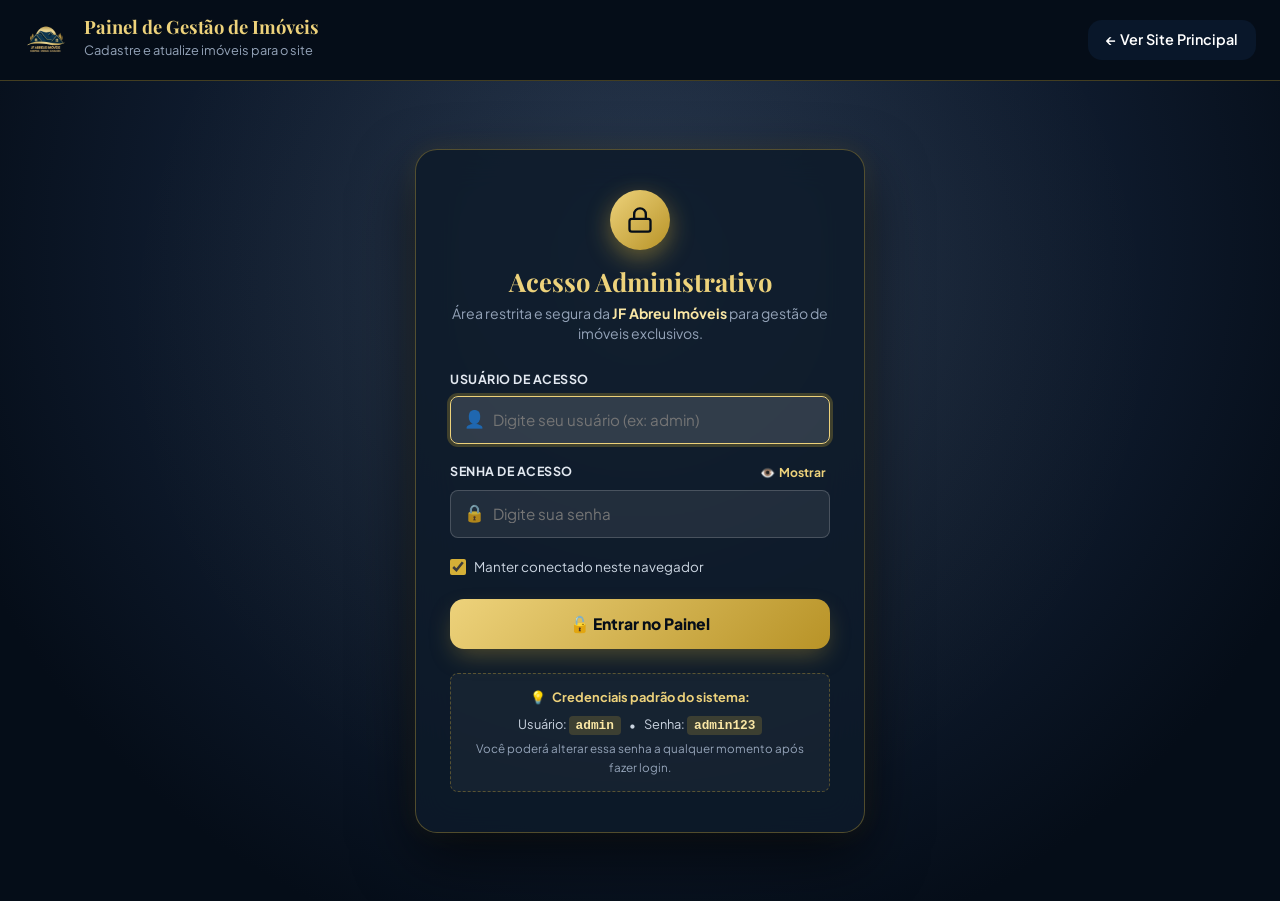
==== commit 5c50764d: "feat(admin): adicionar autenticacao com login e senha no painel administrativo" ====
--- a/admin.html
+++ b/admin.html
@@ -26,7 +26,21 @@
         </div>
       </div>
 
-      <div style="display:flex; gap:12px;">
+      <div style="display:flex; gap:12px; align-items:center;">
+        <!-- Auth Bar (visível apenas quando logado) -->
+        <div id="admin-auth-bar" class="admin-auth-bar" style="display:none;">
+          <div class="admin-user-badge" title="Usuário conectado">
+            <span class="status-dot-online"></span>
+            <span id="admin-logged-user-name">Administrador</span>
+          </div>
+          <button type="button" id="btn-open-change-password" class="btn-admin-header-action" title="Alterar senha de acesso">
+            🔑 Senha
+          </button>
+          <button type="button" id="btn-admin-logout" class="btn-admin-header-logout" title="Sair do painel administrativo">
+            🚪 Sair
+          </button>
+        </div>
+
         <a href="index.html" class="btn-admin-secondary" style="padding:8px 18px;">
           ← Ver Site Principal
         </a>
@@ -34,8 +48,92 @@
     </div>
   </header>
 
-  <!-- Main Dashboard -->
-  <main class="admin-dashboard-wrap">
+  <!-- Login Screen (Visível por padrão para usuários não autenticados) -->
+  <section id="admin-login-screen" class="admin-login-wrapper">
+    <div class="admin-login-card">
+      <div class="admin-login-header">
+        <div class="admin-login-icon-badge">
+          <svg width="28" height="28" viewBox="0 0 24 24" fill="none" stroke="currentColor" stroke-width="2" stroke-linecap="round" stroke-linejoin="round">
+            <rect x="3" y="11" width="18" height="11" rx="2" ry="2"></rect>
+            <path d="M7 11V7a5 5 0 0 1 10 0v4"></path>
+          </svg>
+        </div>
+        <h1 class="admin-login-title">Acesso Administrativo</h1>
+        <p class="admin-login-subtitle">Área restrita e segura da <strong>JF Abreu Imóveis</strong> para gestão de imóveis exclusivos.</p>
+      </div>
+
+      <!-- Alert Message Box -->
+      <div id="admin-login-alert" class="admin-login-alert" style="display:none;" role="alert" aria-live="polite"></div>
+
+      <form id="admin-login-form" class="admin-login-form" novalidate>
+        <div class="admin-login-field">
+          <label for="admin-user">Usuário de Acesso</label>
+          <div class="admin-login-input-wrap">
+            <span class="admin-input-icon">👤</span>
+            <input 
+              type="text" 
+              id="admin-user" 
+              name="username" 
+              placeholder="Digite seu usuário (ex: admin)" 
+              required 
+              autocomplete="username" 
+              spellcheck="false" 
+              autocapitalize="none" 
+            />
+          </div>
+        </div>
+
+        <div class="admin-login-field">
+          <div style="display:flex; justify-content:space-between; align-items:center; margin-bottom:2px;">
+            <label for="admin-pass">Senha de Acesso</label>
+            <button type="button" id="btn-toggle-password" class="btn-toggle-pass" aria-label="Mostrar ou ocultar senha">
+              <span id="eye-icon">👁️</span> <span id="eye-text">Mostrar</span>
+            </button>
+          </div>
+          <div class="admin-login-input-wrap">
+            <span class="admin-input-icon">🔒</span>
+            <input 
+              type="password" 
+              id="admin-pass" 
+              name="password" 
+              placeholder="Digite sua senha" 
+              required 
+              autocomplete="current-password" 
+            />
+          </div>
+        </div>
+
+        <div class="admin-login-remember">
+          <label class="admin-checkbox-label">
+            <input type="checkbox" id="admin-remember" checked />
+            <span>Manter conectado neste navegador</span>
+          </label>
+        </div>
+
+        <button type="submit" id="btn-submit-login" class="btn-admin-login">
+          <span class="btn-login-text">🔓 Entrar no Painel</span>
+          <span class="btn-login-spinner" style="display:none;">⏳ Verificando...</span>
+        </button>
+      </form>
+
+      <div class="admin-login-credentials-hint">
+        <div class="hint-header">
+          <span class="hint-icon">💡</span>
+          <strong>Credenciais padrão do sistema:</strong>
+        </div>
+        <div class="hint-body">
+          <span>Usuário: <code>admin</code></span>
+          <span>•</span>
+          <span>Senha: <code>admin123</code></span>
+        </div>
+        <small class="hint-footer">Você poderá alterar essa senha a qualquer momento após fazer login.</small>
+      </div>
+
+    </div>
+  </section>
+
+  <!-- Main Dashboard (Oculto inicialmente até confirmação do login) -->
+  <main id="admin-dashboard-wrap" class="admin-dashboard-wrap" style="display:none;">
     <div class="container">
       
       <div class="admin-layout-grid">
@@ -298,6 +396,53 @@
     </div>
   </main>
 
+  <!-- Modal de Alteração de Senha -->
+  <dialog id="modal-change-password" class="admin-dialog-modal">
+    <div class="admin-modal-content">
+      <div class="admin-modal-header">
+        <h3 class="admin-modal-title">🔑 Alterar Senha do Administrador</h3>
+        <button type="button" id="btn-close-pwd-modal" class="admin-modal-close" aria-label="Fechar janela">✕</button>
+      </div>
+
+      <div id="pwd-change-alert" class="admin-login-alert" style="display:none;" role="alert"></div>
+
+      <form id="form-change-password" class="admin-modal-form">
+        <div class="admin-login-field">
+          <label for="pwd-current">Senha Atual *</label>
+          <div class="admin-login-input-wrap">
+            <span class="admin-input-icon">🔒</span>
+            <input type="password" id="pwd-current" required placeholder="Digite a senha atual" autocomplete="current-password" />
+          </div>
+        </div>
+
+        <div class="admin-login-field">
+          <label for="pwd-new">Nova Senha * (Mínimo 6 caracteres)</label>
+          <div class="admin-login-input-wrap">
+            <span class="admin-input-icon">✨</span>
+            <input type="password" id="pwd-new" required placeholder="Digite a nova senha segura" minlength="6" autocomplete="new-password" />
+          </div>
+        </div>
+
+        <div class="admin-login-field">
+          <label for="pwd-confirm">Confirmar Nova Senha *</label>
+          <div class="admin-login-input-wrap">
+            <span class="admin-input-icon">✨</span>
+            <input type="password" id="pwd-confirm" required placeholder="Repita a nova senha" minlength="6" autocomplete="new-password" />
+          </div>
+        </div>
+
+        <div class="admin-modal-actions">
+          <button type="button" id="btn-cancel-change-pwd" class="btn-admin-secondary" style="padding:10px 18px;">
+            Cancelar
+          </button>
+          <button type="submit" class="btn-admin-primary" style="padding:10px 22px;">
+            💾 Salvar Nova Senha
+          </button>
+        </div>
+      </form>
+    </div>
+  </dialog>
+
   <!-- Scripts -->
   <script src="js/properties-data.js"></script>
   <script src="js/custom-select.js"></script>
--- a/css/style.css
+++ b/css/style.css
@@ -3058,3 +3058,413 @@
   font-weight: 700;
   cursor: pointer;
 }
+
+/* ==========================================================================
+   ADMIN LOGIN & AUTHENTICATION STYLES
+   ========================================================================== */
+.admin-login-wrapper {
+  min-height: calc(100vh - 80px);
+  display: flex;
+  align-items: center;
+  justify-content: center;
+  padding: 48px 20px;
+  background: radial-gradient(circle at 50% 20%, #1e3150 0%, var(--color-navy-950) 80%);
+  position: relative;
+}
+
+.admin-login-wrapper::before {
+  content: "";
+  position: absolute;
+  inset: 0;
+  background: radial-gradient(circle at 50% 30%, rgba(212, 175, 55, 0.08) 0%, transparent 60%);
+  pointer-events: none;
+}
+
+.admin-login-card {
+  position: relative;
+  z-index: 1;
+  background: rgba(13, 27, 42, 0.85);
+  backdrop-filter: blur(18px);
+  -webkit-backdrop-filter: blur(18px);
+  border: 1px solid rgba(212, 175, 55, 0.35);
+  border-radius: var(--radius-lg);
+  padding: 40px 34px;
+  width: 100%;
+  max-width: 450px;
+  box-shadow: 0 24px 60px rgba(0, 0, 0, 0.6), 0 0 24px rgba(212, 175, 55, 0.12);
+  color: var(--color-white);
+  animation: adminFadeIn 0.35s ease;
+}
+
+@keyframes adminFadeIn {
+  from { opacity: 0; transform: translateY(14px); }
+  to { opacity: 1; transform: translateY(0); }
+}
+
+.admin-login-header {
+  text-align: center;
+  margin-bottom: 26px;
+}
+
+.admin-login-icon-badge {
+  width: 60px;
+  height: 60px;
+  border-radius: 50%;
+  background: linear-gradient(135deg, var(--color-gold-400), var(--color-gold-600));
+  color: var(--color-navy-950);
+  display: flex;
+  align-items: center;
+  justify-content: center;
+  margin: 0 auto 16px;
+  box-shadow: 0 8px 24px rgba(212, 175, 55, 0.45);
+}
+
+.admin-login-title {
+  font-family: var(--font-display);
+  font-size: 1.6rem;
+  color: var(--color-gold-400);
+  margin-bottom: 6px;
+  line-height: 1.2;
+}
+
+.admin-login-subtitle {
+  font-size: 0.88rem;
+  color: #94a3b8;
+  line-height: 1.45;
+  margin: 0;
+}
+
+.admin-login-subtitle strong {
+  color: var(--color-gold-300);
+}
+
+.admin-login-field {
+  margin-bottom: 18px;
+  display: flex;
+  flex-direction: column;
+  gap: 6px;
+  text-align: left;
+}
+
+.admin-login-field label {
+  font-size: 0.78rem;
+  font-weight: 700;
+  color: #e2e8f0;
+  text-transform: uppercase;
+  letter-spacing: 0.5px;
+}
+
+.admin-login-input-wrap {
+  position: relative;
+  display: flex;
+  align-items: center;
+}
+
+.admin-input-icon {
+  position: absolute;
+  left: 14px;
+  font-size: 1.05rem;
+  pointer-events: none;
+  opacity: 0.75;
+  z-index: 2;
+}
+
+.admin-login-input-wrap input {
+  width: 100%;
+  min-height: 48px;
+  padding: 12px 14px 12px 42px;
+  background: rgba(255, 255, 255, 0.08);
+  border: 1px solid rgba(255, 255, 255, 0.18);
+  border-radius: var(--radius-sm);
+  color: #ffffff;
+  font-size: 0.95rem;
+  transition: all 0.2s ease;
+  box-sizing: border-box;
+}
+
+.admin-login-input-wrap input:focus {
+  outline: none;
+  border-color: var(--color-gold-400);
+  background: rgba(255, 255, 255, 0.14);
+  box-shadow: 0 0 0 3px rgba(212, 175, 55, 0.25);
+}
+
+.btn-toggle-pass {
+  background: transparent;
+  border: none;
+  color: var(--color-gold-400);
+  font-size: 0.76rem;
+  font-weight: 700;
+  cursor: pointer;
+  display: inline-flex;
+  align-items: center;
+  gap: 4px;
+  padding: 2px 4px;
+  transition: color 0.2s ease;
+}
+
+.btn-toggle-pass:hover {
+  color: var(--color-gold-300);
+  text-decoration: underline;
+}
+
+.admin-login-remember {
+  margin-bottom: 22px;
+  display: flex;
+  align-items: center;
+}
+
+.admin-checkbox-label {
+  display: inline-flex;
+  align-items: center;
+  gap: 8px;
+  font-size: 0.84rem;
+  color: #cbd5e1;
+  cursor: pointer;
+  user-select: none;
+}
+
+.admin-checkbox-label input[type="checkbox"] {
+  width: 16px;
+  height: 16px;
+  accent-color: var(--color-gold-500);
+  cursor: pointer;
+}
+
+.btn-admin-login {
+  width: 100%;
+  min-height: 50px;
+  background: linear-gradient(135deg, var(--color-gold-400), var(--color-gold-600));
+  color: var(--color-navy-950);
+  font-size: 0.98rem;
+  font-weight: 800;
+  border: none;
+  border-radius: var(--radius-md);
+  cursor: pointer;
+  transition: all var(--transition-fast);
+  box-shadow: var(--shadow-gold);
+  display: flex;
+  align-items: center;
+  justify-content: center;
+  gap: 8px;
+}
+
+.btn-admin-login:hover {
+  transform: translateY(-2px);
+  box-shadow: 0 10px 28px rgba(212, 175, 55, 0.5);
+}
+
+.btn-admin-login:active {
+  transform: translateY(0);
+}
+
+/* Alert Boxes */
+.admin-login-alert {
+  padding: 12px 14px;
+  border-radius: var(--radius-sm);
+  font-size: 0.84rem;
+  font-weight: 600;
+  margin-bottom: 18px;
+  line-height: 1.4;
+  display: flex;
+  align-items: center;
+  gap: 8px;
+}
+
+.admin-login-alert.alert-error {
+  background: rgba(220, 38, 38, 0.22);
+  border: 1px solid #ef4444;
+  color: #fecaca;
+  animation: loginShake 0.4s ease;
+}
+
+.admin-login-alert.alert-success {
+  background: rgba(34, 197, 94, 0.22);
+  border: 1px solid #22c55e;
+  color: #bbf7d0;
+}
+
+@keyframes loginShake {
+  0%, 100% { transform: translateX(0); }
+  20%, 60% { transform: translateX(-7px); }
+  40%, 80% { transform: translateX(7px); }
+}
+
+/* Credentials Hint */
+.admin-login-credentials-hint {
+  margin-top: 24px;
+  padding: 13px 15px;
+  background: rgba(255, 255, 255, 0.04);
+  border: 1px dashed rgba(212, 175, 55, 0.35);
+  border-radius: var(--radius-sm);
+  font-size: 0.8rem;
+  color: #cbd5e1;
+  text-align: center;
+}
+
+.admin-login-credentials-hint .hint-header {
+  display: flex;
+  align-items: center;
+  justify-content: center;
+  gap: 6px;
+  margin-bottom: 6px;
+  color: var(--color-gold-400);
+}
+
+.admin-login-credentials-hint .hint-body {
+  display: flex;
+  align-items: center;
+  justify-content: center;
+  gap: 8px;
+  margin-bottom: 4px;
+}
+
+.admin-login-credentials-hint code {
+  background: rgba(212, 175, 55, 0.2);
+  color: var(--color-gold-300);
+  padding: 2px 7px;
+  border-radius: 4px;
+  font-weight: 700;
+  font-family: monospace;
+}
+
+.admin-login-credentials-hint .hint-footer {
+  display: block;
+  font-size: 0.73rem;
+  color: #94a3b8;
+  margin-top: 4px;
+}
+
+/* Header Session Indicator */
+.admin-auth-bar {
+  display: flex;
+  align-items: center;
+  gap: 8px;
+  background: rgba(255, 255, 255, 0.08);
+  padding: 5px 12px;
+  border-radius: 30px;
+  border: 1px solid rgba(212, 175, 55, 0.3);
+}
+
+.admin-user-badge {
+  font-size: 0.8rem;
+  font-weight: 700;
+  color: #ffffff;
+  display: flex;
+  align-items: center;
+  gap: 6px;
+  margin-right: 4px;
+}
+
+.status-dot-online {
+  width: 8px;
+  height: 8px;
+  background: #22c55e;
+  border-radius: 50%;
+  box-shadow: 0 0 8px #22c55e;
+  display: inline-block;
+}
+
+.btn-admin-header-action {
+  background: rgba(255, 255, 255, 0.12);
+  color: #ffffff;
+  border: 1px solid rgba(255, 255, 255, 0.2);
+  border-radius: 20px;
+  padding: 5px 12px;
+  font-size: 0.78rem;
+  font-weight: 700;
+  cursor: pointer;
+  transition: all 0.2s ease;
+}
+
+.btn-admin-header-action:hover {
+  background: rgba(212, 175, 55, 0.25);
+  color: var(--color-gold-300);
+  border-color: var(--color-gold-400);
+}
+
+.btn-admin-header-logout {
+  background: rgba(220, 38, 38, 0.22);
+  color: #fca5a5;
+  border: 1px solid rgba(220, 38, 38, 0.4);
+  border-radius: 20px;
+  padding: 5px 12px;
+  font-size: 0.78rem;
+  font-weight: 700;
+  cursor: pointer;
+  transition: all 0.2s ease;
+}
+
+.btn-admin-header-logout:hover {
+  background: #dc2626;
+  color: #ffffff;
+}
+
+/* Modal Dialog Change Password */
+.admin-dialog-modal {
+  border: none;
+  border-radius: var(--radius-lg);
+  padding: 0;
+  background: transparent;
+  max-width: 440px;
+  width: 92%;
+  box-shadow: 0 25px 60px rgba(0, 0, 0, 0.7);
+  margin: auto;
+}
+
+.admin-dialog-modal::backdrop {
+  background: rgba(5, 10, 18, 0.78);
+  backdrop-filter: blur(8px);
+}
+
+.admin-modal-content {
+  background: var(--color-navy-900);
+  border: 1px solid rgba(212, 175, 55, 0.4);
+  border-radius: var(--radius-lg);
+  padding: 28px;
+  color: #ffffff;
+}
+
+.admin-modal-header {
+  display: flex;
+  justify-content: space-between;
+  align-items: center;
+  margin-bottom: 20px;
+  border-bottom: 1px solid rgba(255, 255, 255, 0.1);
+  padding-bottom: 12px;
+}
+
+.admin-modal-title {
+  font-family: var(--font-display);
+  font-size: 1.25rem;
+  color: var(--color-gold-400);
+  margin: 0;
+}
+
+.admin-modal-close {
+  background: transparent;
+  border: none;
+  color: #94a3b8;
+  font-size: 1.3rem;
+  cursor: pointer;
+  line-height: 1;
+  padding: 4px;
+}
+
+.admin-modal-close:hover {
+  color: #ffffff;
+}
+
+.admin-modal-form {
+  display: flex;
+  flex-direction: column;
+  gap: 14px;
+}
+
+.admin-modal-actions {
+  display: flex;
+  justify-content: flex-end;
+  gap: 10px;
+  margin-top: 14px;
+}
+
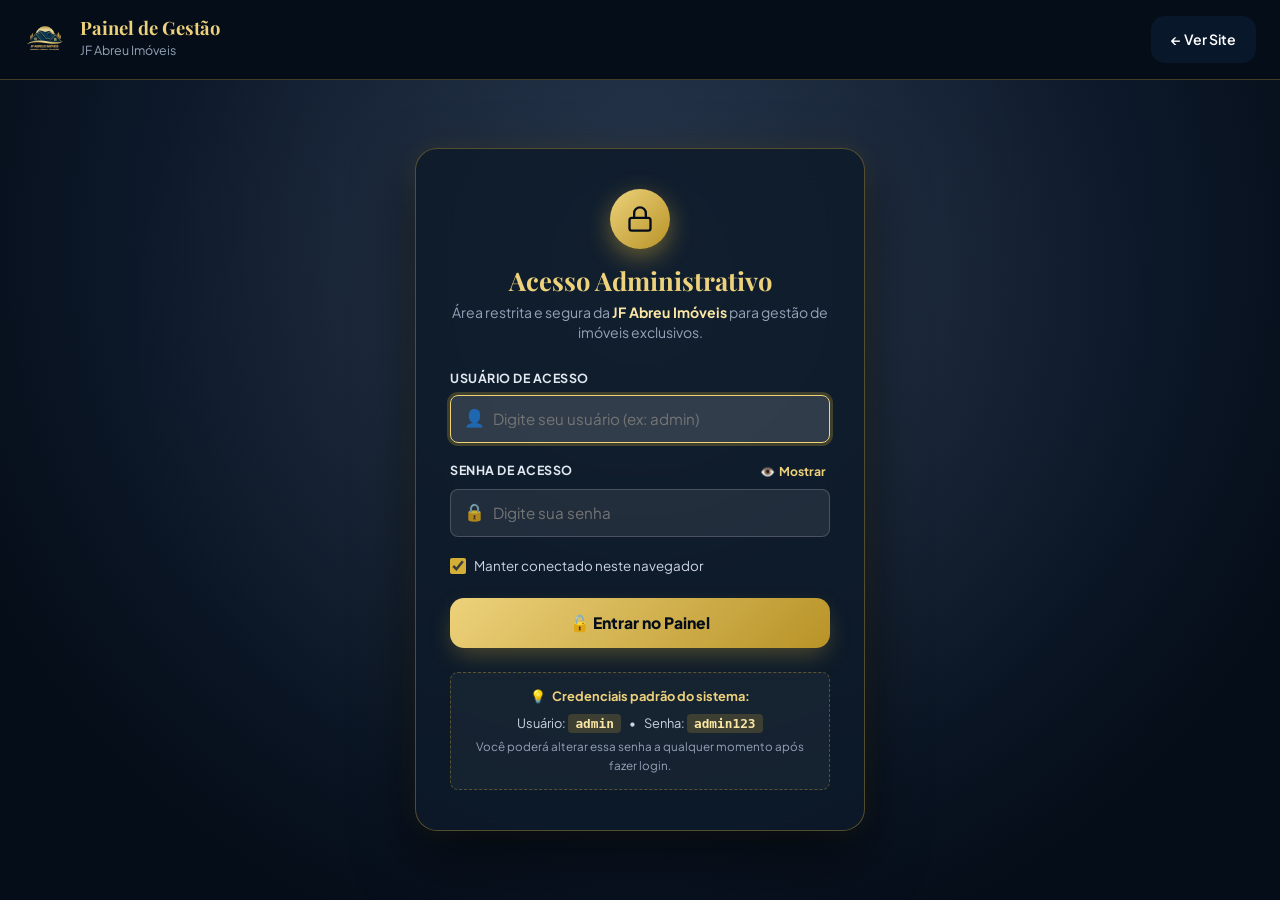
==== commit cbaa1737: "feat: carrossel coverflow de bairros, responsividade mobile do admin e catalogo com 2 imoveis" ====
--- a/admin.html
+++ b/admin.html
@@ -18,15 +18,17 @@
   <!-- Header -->
   <header class="admin-header-bar">
     <div class="container admin-header-flex">
-      <div style="display:flex; align-items:center; gap:16px;">
-        <img src="assets/img/logo.png" alt="JF Abreu Imóveis" style="height:44px;" />
-        <div>
-          <h2 style="font-size:1.15rem; color:var(--color-gold-400); font-family:var(--font-display); line-height:1;">Painel de Gestão de Imóveis</h2>
-          <span style="font-size:0.8rem; color:#94a3b8;">Cadastre e atualize imóveis para o site</span>
-        </div>
-      </div>
-
-      <div style="display:flex; gap:12px; align-items:center;">
+      <div class="admin-header-brand">
+        <a href="index.html" class="admin-header-logo-link" title="Ir para a Página Inicial">
+          <img src="assets/img/logo.png" alt="JF Abreu Imóveis" class="admin-header-logo" />
+        </a>
+        <div class="admin-header-titles">
+          <h2 class="admin-header-title">Painel de Gestão</h2>
+          <span class="admin-header-sub">JF Abreu Imóveis</span>
+        </div>
+      </div>
+
+      <div class="admin-header-controls">
         <!-- Auth Bar (visível apenas quando logado) -->
         <div id="admin-auth-bar" class="admin-auth-bar" style="display:none;">
           <div class="admin-user-badge" title="Usuário conectado">
@@ -41,8 +43,8 @@
           </button>
         </div>
 
-        <a href="index.html" class="btn-admin-secondary" style="padding:8px 18px;">
-          ← Ver Site Principal
+        <a href="index.html" class="btn-admin-secondary btn-admin-header-back" title="Visualizar site público">
+          ← Ver Site
         </a>
       </div>
     </div>
@@ -187,11 +189,12 @@
             <div class="admin-input-group">
               <label for="adm-neighborhood">Bairro / Região *</label>
               <select id="adm-neighborhood" required>
+                <option value="Boracéia">Boracéia</option>
                 <option value="Costa do Sol">Costa do Sol</option>
-                <option value="Guaratuba">Guaratuba</option>
+                <option value="Indaiá">Indaiá</option>
                 <option value="Riviera de São Lourenço">Riviera de São Lourenço</option>
-                <option value="Bertioga Centro">Bertioga Centro</option>
-                <option value="Boracéia">Boracéia</option>
+                <option value="Guarujá">Guarujá</option>
+                <option value="Mogi das Cruzes">Mogi das Cruzes</option>
               </select>
             </div>
 
@@ -352,7 +355,7 @@
         </div>
 
         <!-- Right: Live Card Preview & Existing List -->
-        <div class="admin-preview-col" style="display:flex; flex-direction:column; gap:32px;">
+        <div class="admin-preview-col">
           
           <!-- Live Preview -->
           <div class="admin-card-box">
@@ -367,24 +370,24 @@
 
           <!-- Existing Properties List -->
           <div class="admin-card-box">
-            <div style="display:flex; justify-content:space-between; align-items:center; margin-bottom:14px; flex-wrap:wrap; gap:10px;">
-              <div>
-                <h3 style="font-family:var(--font-display); font-size:1.2rem; color:var(--color-navy-900); margin-bottom:2px;">
+            <div class="admin-list-header">
+              <div class="admin-list-title-wrap">
+                <h3 class="admin-list-title">
                   Imóveis Ativos no Site (<span id="total-properties-count">0</span>)
                 </h3>
-                <p style="font-size:0.75rem; color:var(--color-gray-500);">Gerencie, exclua imóveis vendidos ou limpe o catálogo</p>
-              </div>
-              <div style="display:flex; gap:8px; align-items:center;">
-                <button type="button" id="btn-clear-all-properties" style="font-size:0.78rem; font-weight:700; color:#dc2626; background:#fee2e2; border:1px solid #fca5a5; padding:6px 12px; border-radius:var(--radius-sm); cursor:pointer; display:inline-flex; align-items:center; gap:4px;" title="Remover todos os imóveis para deixar o catálogo vazio">
+                <p class="admin-list-sub">Gerencie, exclua imóveis vendidos ou limpe o catálogo</p>
+              </div>
+              <div class="admin-list-actions">
+                <button type="button" id="btn-clear-all-properties" class="btn-admin-list-danger" title="Remover todos os imóveis para deixar o catálogo vazio">
                   🗑️ Excluir Todos
                 </button>
-                <button type="button" id="btn-reset-defaults" style="font-size:0.78rem; font-weight:600; color:var(--color-navy-800); background:#f1f5f9; border:1px solid var(--color-gray-300); padding:6px 12px; border-radius:var(--radius-sm); cursor:pointer; display:inline-flex; align-items:center; gap:4px;" title="Restaurar os imóveis padrão de demonstração">
+                <button type="button" id="btn-reset-defaults" class="btn-admin-list-secondary" title="Restaurar os imóveis padrão de demonstração">
                   🔄 Restaurar Padrões
                 </button>
               </div>
             </div>
 
-            <div id="admin-properties-list" style="display:flex; flex-direction:column; gap:12px; max-height:450px; overflow-y:auto; padding-right:6px;">
+            <div id="admin-properties-list" class="admin-properties-list">
               <!-- Rendered dynamically -->
             </div>
           </div>
--- a/css/style.css
+++ b/css/style.css
@@ -66,6 +66,9 @@
   scroll-behavior: smooth;
   font-size: 16px;
   text-size-adjust: 100%;
+  overflow-x: hidden;
+  max-width: 100vw;
+  width: 100%;
 }
 
 body {
@@ -74,6 +77,8 @@
   background-color: var(--color-sand-50);
   line-height: 1.6;
   overflow-x: hidden;
+  max-width: 100vw;
+  width: 100%;
   -webkit-font-smoothing: antialiased;
 }
 
@@ -1101,57 +1106,112 @@
 /* Specs icons grid */
 .card-specs {
   display: grid;
-  grid-template-columns: repeat(4, 1fr);
-  gap: 8px;
-  padding: 12px 0;
+  grid-template-columns: repeat(4, minmax(0, 1fr));
+  gap: 6px;
+  padding: 10px 0;
   margin-bottom: 16px;
-  border-top: 1px solid var(--color-gray-100);
-  border-bottom: 1px solid var(--color-gray-100);
+  border-top: 1px solid var(--color-gray-200);
+  border-bottom: 1px solid var(--color-gray-200);
+  width: 100%;
+  box-sizing: border-box;
 }
 
 .spec-item {
   display: flex;
   flex-direction: column;
   align-items: center;
+  justify-content: center;
   text-align: center;
+  background: #f1f5f9;
+  border: 1px solid #cbd5e1;
+  border-radius: var(--radius-sm);
+  padding: 8px 3px;
+  min-height: 54px;
+  min-width: 0;
+  overflow: hidden;
+  box-shadow: 0 2px 6px rgba(9, 23, 42, 0.08), 0 1px 2px rgba(9, 23, 42, 0.04);
+  transition: all var(--transition-fast);
+  box-sizing: border-box;
+}
+
+.spec-item:hover {
+  background: var(--color-white);
+  border-color: var(--color-gold-500);
+  box-shadow: 0 6px 16px rgba(212, 175, 55, 0.22), 0 2px 4px rgba(9, 23, 42, 0.06);
+  transform: translateY(-2px);
 }
 
 .spec-item svg {
-  width: 18px;
-  height: 18px;
+  width: 16px;
+  height: 16px;
   color: var(--color-navy-700);
-  margin-bottom: 4px;
+  margin-bottom: 3px;
+  flex-shrink: 0;
 }
 
 .spec-value {
-  font-size: 0.85rem;
-  font-weight: 700;
+  font-size: 0.82rem;
+  font-weight: 800;
   color: var(--color-navy-900);
+  line-height: 1.2;
+  white-space: nowrap;
+  overflow: hidden;
+  text-overflow: ellipsis;
+  max-width: 100%;
 }
 
 .spec-label {
-  font-size: 0.7rem;
+  font-size: 0.64rem;
   color: var(--color-gray-500);
+  font-weight: 600;
+  margin-top: 2px;
+  text-transform: uppercase;
+  letter-spacing: 0.2px;
+  white-space: nowrap;
+  overflow: hidden;
+  text-overflow: ellipsis;
+  max-width: 100%;
 }
 
 .card-footer {
   margin-top: auto;
   display: flex;
-  align-items: center;
-  justify-content: space-between;
-  padding-top: 12px;
+  flex-direction: column;
+  gap: 10px;
+  padding-top: 14px;
+  width: 100%;
+  box-sizing: border-box;
 }
 
 .card-price-block {
   display: flex;
   flex-direction: column;
+  background: #f8fafc;
+  border: 1px solid #cbd5e1;
+  border-left: 4px solid var(--color-gold-500);
+  border-radius: var(--radius-sm);
+  padding: 8px 14px;
+  box-shadow: 0 1px 3px rgba(9, 23, 42, 0.05);
+  transition: all var(--transition-fast);
+  width: 100%;
+  box-sizing: border-box;
+}
+
+.card-price-block:hover {
+  background: var(--color-white);
+  border-color: var(--color-gold-400);
+  border-left: 4px solid var(--color-gold-500);
+  box-shadow: 0 4px 12px rgba(9, 23, 42, 0.1);
+  transform: translateY(-1px);
 }
 
 .price-label {
-  font-size: 0.72rem;
+  font-size: 0.68rem;
   text-transform: uppercase;
   color: var(--color-gray-500);
-  font-weight: 600;
+  font-weight: 700;
+  letter-spacing: 0.5px;
+  margin-bottom: 2px;
 }
 
 .price-value {
@@ -1163,42 +1223,83 @@
 
 .card-actions {
   display: flex;
+  align-items: center;
   gap: 8px;
+  width: 100%;
+  box-sizing: border-box;
 }
 
 .btn-card-details {
-  padding: 9px 16px;
+  flex: 1;
+  min-width: 0;
+  display: inline-flex;
+  align-items: center;
+  justify-content: center;
+  gap: 6px;
+  padding: 10px 14px;
   background: var(--color-navy-900);
   color: var(--color-white);
   border-radius: var(--radius-sm);
-  font-size: 0.85rem;
+  font-size: 0.88rem;
   font-weight: 600;
+  text-align: center;
+  text-decoration: none;
+  white-space: nowrap;
+  box-sizing: border-box;
   transition: all var(--transition-fast);
 }
 
 .btn-card-details:hover {
-  background: var(--color-navy-700);
+  background: var(--color-gold-500);
+  color: var(--color-navy-950);
+  box-shadow: 0 4px 12px rgba(212, 160, 23, 0.35);
+}
+
+.btn-card-quickview {
+  width: 40px;
+  height: 40px;
+  flex-shrink: 0;
+  display: inline-flex;
+  align-items: center;
+  justify-content: center;
+  background: #f1f5f9;
+  color: var(--color-navy-800);
+  border: 1px solid #cbd5e1;
+  border-radius: var(--radius-sm);
+  cursor: pointer;
+  transition: all var(--transition-fast);
+}
+
+.btn-card-quickview:hover {
+  background: var(--color-white);
+  border-color: var(--color-gold-500);
+  color: var(--color-gold-600);
+  transform: translateY(-1px);
+  box-shadow: 0 2px 8px rgba(0, 0, 0, 0.1);
 }
 
 .btn-card-whatsapp {
+  width: 40px;
+  height: 40px;
+  flex-shrink: 0;
   display: inline-flex;
   align-items: center;
   justify-content: center;
-  width: 38px;
-  height: 38px;
   background: var(--color-whatsapp);
   color: var(--color-white);
   border-radius: var(--radius-sm);
+  box-shadow: 0 2px 6px rgba(37, 211, 102, 0.25);
   transition: all var(--transition-fast);
 }
 
 .btn-card-whatsapp:hover {
-  background: var(--color-whatsapp-dark);
-  transform: scale(1.08);
+  background: #1ebd59;
+  transform: translateY(-1px) scale(1.05);
+  box-shadow: 0 4px 12px rgba(37, 211, 102, 0.4);
 }
 
 /* ==========================================================================
-   NEIGHBORHOODS / REGIÕES EM ALTA
+   NEIGHBORHOODS / COVERFLOW CAROUSEL (EFEITO FOCO 3D)
    ========================================================================== */
 .neighborhoods-grid {
   display: grid;
@@ -1206,14 +1307,81 @@
   gap: 28px;
 }
 
+.neighborhoods-carousel-container {
+  position: relative;
+  width: 100%;
+  margin: 0 auto;
+  padding: 10px 0;
+}
+
+/* Viewport com overflow oculto: oculta laterais distantes mas deixa vizinhos cortados */
+.neighborhoods-carousel-viewport {
+  width: 100%;
+  overflow: hidden;
+  position: relative;
+  padding: 30px 0;
+}
+
+/* Track flexível com transição suave coverflow */
+.neighborhoods-carousel-track {
+  display: flex;
+  gap: 24px;
+  align-items: center;
+  transition: transform 0.45s cubic-bezier(0.25, 1, 0.5, 1);
+  will-change: transform;
+  width: max-content;
+}
+
+/* ESTADO PADRÃO (Cards laterais / inativos):
+   - Escala reduzida (scale 0.9)
+   - Blur (filter blur 4px)
+   - Opacidade reduzida (0.58)
+   - Profundidade 3D com z-index menor */
 .neighborhood-card {
   position: relative;
-  height: 380px;
-  border-radius: var(--radius-lg);
+  flex: 0 0 380px;
+  width: 380px;
+  height: 420px;
+  border-radius: var(--radius-xl);
   overflow: hidden;
-  box-shadow: var(--shadow-lg);
   cursor: pointer;
-  transition: all var(--transition-smooth);
+  user-select: none;
+  transform: scale(0.9);
+  filter: blur(4px);
+  opacity: 0.58;
+  z-index: 1;
+  box-shadow: 0 10px 25px rgba(0, 0, 0, 0.25);
+  transition: transform 0.45s cubic-bezier(0.25, 1, 0.5, 1),
+              filter 0.45s ease,
+              opacity 0.45s ease,
+              box-shadow 0.45s ease;
+}
+
+/* ESTADO ATIVO / CENTRAL (Card em foco):
+   - Tamanho normal (scale 1.0)
+   - 100% nítido (sem blur)
+   - Opacidade total (1.0)
+   - Destaque com sombra e borda dourada */
+.neighborhood-card.is-active {
+  transform: scale(1);
+  filter: blur(0px);
+  opacity: 1;
+  z-index: 5;
+  box-shadow: 0 20px 50px rgba(0, 0, 0, 0.55), 0 0 30px rgba(212, 160, 23, 0.25);
+  border: 1.5px solid rgba(212, 160, 23, 0.4);
+}
+
+/* Hover nos cards inativos */
+.neighborhood-card:not(.is-active):hover {
+  opacity: 0.8;
+  filter: blur(2px);
+  transform: scale(0.92);
+}
+
+/* Hover no card central ativo */
+.neighborhood-card.is-active:hover {
+  transform: scale(1.02);
+  box-shadow: 0 24px 55px rgba(0, 0, 0, 0.6), 0 0 35px rgba(212, 160, 23, 0.35);
 }
 
 .neighborhood-card img {
@@ -1223,59 +1391,175 @@
   transition: transform 0.7s cubic-bezier(0.16, 1, 0.3, 1);
 }
 
+.neighborhood-card.is-active:hover img {
+  transform: scale(1.06);
+}
+
 .neighborhood-overlay {
   position: absolute;
   inset: 0;
-  background: linear-gradient(to top, rgba(5, 13, 24, 0.92) 0%, rgba(9, 23, 42, 0.4) 60%, rgba(0, 0, 0, 0.1) 100%);
+  background: linear-gradient(to top, rgba(5, 13, 24, 0.95) 0%, rgba(9, 23, 42, 0.55) 60%, rgba(0, 0, 0, 0.15) 100%);
   display: flex;
   flex-direction: column;
   justify-content: flex-end;
-  padding: 30px;
+  padding: 28px;
   color: var(--color-white);
   transition: background var(--transition-smooth);
 }
 
-.neighborhood-card:hover img {
-  transform: scale(1.08);
-}
-
-.neighborhood-card:hover .neighborhood-overlay {
-  background: linear-gradient(to top, rgba(5, 13, 24, 0.95) 0%, rgba(9, 23, 42, 0.6) 70%, rgba(0, 0, 0, 0.2) 100%);
-}
-
 .neighborhood-count {
   display: inline-block;
-  padding: 4px 12px;
+  padding: 5px 14px;
   background: var(--color-gold-500);
   color: var(--color-navy-950);
   font-size: 0.75rem;
   font-weight: 700;
+  letter-spacing: 0.3px;
   border-radius: var(--radius-full);
-  margin-bottom: 10px;
+  margin-bottom: 12px;
   width: fit-content;
+  box-shadow: 0 4px 10px rgba(212, 160, 23, 0.3);
 }
 
 .neighborhood-name {
   font-family: var(--font-display);
-  font-size: 1.6rem;
-  font-weight: 700;
+  font-size: 1.65rem;
+  font-weight: 700;
+  line-height: 1.2;
   margin-bottom: 8px;
 }
 
 .neighborhood-desc {
   font-size: 0.88rem;
-  color: #cbd5e1;
-  line-height: 1.4;
+  color: #d1d5db;
+  line-height: 1.45;
   margin-bottom: 14px;
+  display: -webkit-box;
+  -webkit-line-clamp: 3;
+  -webkit-box-orient: vertical;
+  overflow: hidden;
 }
 
 .neighborhood-link {
   display: inline-flex;
   align-items: center;
   gap: 6px;
-  font-size: 0.85rem;
+  font-size: 0.88rem;
   font-weight: 700;
   color: var(--color-gold-400);
+  transition: color 0.2s ease, transform 0.2s ease;
+}
+
+.neighborhood-card.is-active:hover .neighborhood-link {
+  color: var(--color-gold-300);
+  transform: translateX(4px);
+}
+
+/* Setas de navegação do carrossel */
+.carousel-arrow {
+  position: absolute;
+  top: 50%;
+  transform: translateY(-50%);
+  z-index: 15;
+  width: 48px;
+  height: 48px;
+  border-radius: 50%;
+  background: rgba(10, 25, 47, 0.9);
+  backdrop-filter: blur(10px);
+  -webkit-backdrop-filter: blur(10px);
+  border: 1.5px solid rgba(212, 160, 23, 0.5);
+  color: var(--color-gold-400);
+  display: flex;
+  align-items: center;
+  justify-content: center;
+  cursor: pointer;
+  box-shadow: 0 8px 24px rgba(0, 0, 0, 0.4);
+  transition: all 0.25s ease;
+}
+
+.carousel-arrow svg {
+  width: 22px;
+  height: 22px;
+}
+
+.carousel-arrow:hover {
+  background: var(--color-gold-500);
+  border-color: var(--color-gold-400);
+  color: var(--color-navy-950);
+  box-shadow: 0 10px 28px rgba(212, 160, 23, 0.5);
+  transform: translateY(-50%) scale(1.1);
+}
+
+.carousel-arrow-prev {
+  left: -20px;
+}
+
+.carousel-arrow-next {
+  right: -20px;
+}
+
+@media (max-width: 1024px) {
+  .neighborhood-card {
+    flex: 0 0 340px;
+    width: 340px;
+    height: 400px;
+  }
+  .carousel-arrow-prev {
+    left: 8px;
+  }
+  .carousel-arrow-next {
+    right: 8px;
+  }
+}
+
+@media (max-width: 640px) {
+  .neighborhood-card {
+    flex: 0 0 78vw;
+    width: 78vw;
+    max-width: 320px;
+    height: 390px;
+  }
+  .carousel-arrow {
+    width: 40px;
+    height: 40px;
+  }
+  .carousel-arrow-prev {
+    left: 4px;
+  }
+  .carousel-arrow-next {
+    right: 4px;
+  }
+}
+
+/* Indicadores / Dots */
+.carousel-indicators {
+  display: flex;
+  justify-content: center;
+  align-items: center;
+  gap: 10px;
+  margin-top: 24px;
+}
+
+.carousel-dot {
+  width: 12px;
+  height: 12px;
+  border-radius: 50%;
+  background: rgba(148, 163, 184, 0.4);
+  border: none;
+  cursor: pointer;
+  transition: all 0.3s cubic-bezier(0.16, 1, 0.3, 1);
+  padding: 0;
+}
+
+.carousel-dot.active {
+  width: 32px;
+  border-radius: 10px;
+  background: var(--color-gold-500);
+  box-shadow: 0 2px 8px rgba(212, 160, 23, 0.4);
+}
+
+.carousel-dot:hover:not(.active) {
+  background: rgba(148, 163, 184, 0.8);
 }
 
 
@@ -2728,54 +3012,125 @@
 .admin-header-bar {
   background: var(--color-navy-950);
   color: var(--color-white);
-  padding: 18px 0;
+  padding: 16px 0;
   border-bottom: 1px solid rgba(212, 175, 55, 0.3);
+  position: relative;
+  z-index: 100;
 }
 
 .admin-header-flex {
   display: flex;
   align-items: center;
   justify-content: space-between;
+  gap: 16px;
+}
+
+.admin-header-brand {
+  display: flex;
+  align-items: center;
+  gap: 14px;
+}
+
+.admin-header-logo-link {
+  display: flex;
+  align-items: center;
+  text-decoration: none;
+}
+
+.admin-header-logo {
+  height: 42px;
+  width: auto;
+  display: block;
+}
+
+.admin-header-titles {
+  display: flex;
+  flex-direction: column;
+}
+
+.admin-header-title {
+  font-size: 1.15rem;
+  color: var(--color-gold-400);
+  font-family: var(--font-display);
+  line-height: 1.2;
+  margin: 0;
+}
+
+.admin-header-sub {
+  font-size: 0.78rem;
+  color: #94a3b8;
+  margin-top: 2px;
+}
+
+.admin-header-controls {
+  display: flex;
+  align-items: center;
+  gap: 12px;
+  flex-wrap: wrap;
+}
+
+.btn-admin-header-back {
+  padding: 8px 18px;
+  font-size: 0.86rem;
+  font-weight: 700;
+  white-space: nowrap;
+  text-decoration: none;
+  display: inline-flex;
+  align-items: center;
+  justify-content: center;
+  border-radius: var(--radius-sm);
+  background: rgba(255, 255, 255, 0.1);
+  color: #ffffff;
+  border: 1px solid rgba(255, 255, 255, 0.2);
+  transition: all var(--transition-fast);
+}
+
+.btn-admin-header-back:hover {
+  background: var(--color-gold-500);
+  color: var(--color-navy-950);
+  border-color: var(--color-gold-500);
 }
 
 .admin-dashboard-wrap {
-  padding: 40px 0 80px;
+  padding: 36px 0 70px;
   background: var(--color-sand-50);
   min-height: 100vh;
 }
 
 .admin-layout-grid {
   display: grid;
-  grid-template-columns: 1.3fr 1fr;
-  gap: 40px;
+  grid-template-columns: 1.35fr 1fr;
+  gap: 32px;
   align-items: flex-start;
 }
 
 .admin-card-box {
   background: var(--color-white);
   border-radius: var(--radius-lg);
-  padding: 36px;
+  padding: 32px;
   box-shadow: var(--shadow-md);
   border: 1px solid var(--color-gray-200);
+  box-sizing: border-box;
 }
 
 .admin-box-title {
   font-family: var(--font-display);
-  font-size: 1.5rem;
+  font-size: 1.45rem;
   color: var(--color-navy-900);
-  margin-bottom: 8px;
+  margin-bottom: 6px;
 }
 
 .admin-box-sub {
-  font-size: 0.9rem;
+  font-size: 0.88rem;
   color: var(--color-gray-500);
-  margin-bottom: 24px;
+  margin-bottom: 22px;
+  line-height: 1.5;
 }
 
 .admin-form-grid {
   display: grid;
   grid-template-columns: 1fr 1fr;
-  gap: 18px;
+  gap: 16px;
 }
 
 .admin-form-grid .full-width {
@@ -2789,7 +3144,7 @@
 }
 
 .admin-input-group label {
-  font-size: 0.82rem;
+  font-size: 0.8rem;
   font-weight: 700;
   color: var(--color-navy-900);
   text-transform: uppercase;
@@ -2800,12 +3155,14 @@
 .admin-input-group select,
 .admin-input-group textarea {
   width: 100%;
-  padding: 11px 14px;
+  padding: 11px 13px;
   background: var(--color-gray-100);
   border: 1px solid var(--color-gray-200);
   border-radius: var(--radius-sm);
   font-size: 0.92rem;
   color: var(--color-navy-900);
+  box-sizing: border-box;
+  font-family: inherit;
 }
 
 .admin-input-group input:focus,
@@ -2814,24 +3171,32 @@
   background: var(--color-white);
   border-color: var(--color-gold-500);
   box-shadow: 0 0 0 3px rgba(212, 175, 55, 0.15);
+  outline: none;
 }
 
 .admin-actions-row {
   display: flex;
-  gap: 14px;
-  margin-top: 24px;
+  gap: 12px;
+  margin-top: 22px;
   flex-wrap: wrap;
+  align-items: center;
 }
 
 .btn-admin-primary {
-  padding: 13px 28px;
+  padding: 13px 26px;
   background: linear-gradient(135deg, var(--color-gold-500), var(--color-gold-600));
   color: var(--color-navy-950);
   font-weight: 700;
   border-radius: var(--radius-md);
-  font-size: 0.95rem;
+  font-size: 0.92rem;
   box-shadow: var(--shadow-gold);
+  border: none;
+  cursor: pointer;
   transition: all var(--transition-fast);
+  display: inline-flex;
+  align-items: center;
+  justify-content: center;
+  gap: 6px;
 }
 
 .btn-admin-primary:hover {
@@ -2840,13 +3205,19 @@
 }
 
 .btn-admin-secondary {
-  padding: 13px 22px;
+  padding: 12px 20px;
   background: var(--color-navy-900);
   color: var(--color-white);
   font-weight: 600;
   border-radius: var(--radius-md);
-  font-size: 0.9rem;
+  font-size: 0.88rem;
+  border: none;
+  cursor: pointer;
   transition: all var(--transition-fast);
+  display: inline-flex;
+  align-items: center;
+  justify-content: center;
+  gap: 6px;
 }
 
 .btn-admin-secondary:hover {
@@ -2867,7 +3238,193 @@
   white-space: pre-wrap;
 }
 
+/* Properties List in Admin */
+.admin-list-header {
+  display: flex;
+  justify-content: space-between;
+  align-items: center;
+  margin-bottom: 16px;
+  flex-wrap: wrap;
+  gap: 10px;
+}
+
+.admin-list-title {
+  font-family: var(--font-display);
+  font-size: 1.2rem;
+  color: var(--color-navy-900);
+  margin-bottom: 2px;
+}
+
+.admin-list-sub {
+  font-size: 0.76rem;
+  color: var(--color-gray-500);
+  margin: 0;
+}
+
+.admin-list-actions {
+  display: flex;
+  gap: 8px;
+  align-items: center;
+  flex-wrap: wrap;
+}
+
+.btn-admin-list-danger {
+  font-size: 0.78rem;
+  font-weight: 700;
+  color: #dc2626;
+  background: #fee2e2;
+  border: 1px solid #fca5a5;
+  padding: 6px 12px;
+  border-radius: var(--radius-sm);
+  cursor: pointer;
+  display: inline-flex;
+  align-items: center;
+  gap: 4px;
+  transition: all 0.2s ease;
+}
+
+.btn-admin-list-danger:hover {
+  background: #fecaca;
+  color: #b91c1c;
+}
+
+.btn-admin-list-secondary {
+  font-size: 0.78rem;
+  font-weight: 600;
+  color: var(--color-navy-800);
+  background: #f1f5f9;
+  border: 1px solid var(--color-gray-300);
+  padding: 6px 12px;
+  border-radius: var(--radius-sm);
+  cursor: pointer;
+  display: inline-flex;
+  align-items: center;
+  gap: 4px;
+  transition: all 0.2s ease;
+}
+
+.btn-admin-list-secondary:hover {
+  background: #e2e8f0;
+}
+
+.admin-properties-list {
+  display: flex;
+  flex-direction: column;
+  gap: 10px;
+  max-height: 480px;
+  overflow-y: auto;
+  padding-right: 4px;
+}
+
+.admin-property-item {
+  display: flex;
+  justify-content: space-between;
+  align-items: center;
+  padding: 10px 12px;
+  background: var(--color-sand-50);
+  border: 1px solid var(--color-gray-200);
+  border-radius: var(--radius-sm);
+  transition: all 0.2s ease;
+  gap: 10px;
+}
+
+.admin-property-item:hover {
+  background: var(--color-white);
+  border-color: var(--color-gold-400);
+  box-shadow: 0 2px 8px rgba(0, 0, 0, 0.06);
+}
+
+.admin-property-item-left {
+  display: flex;
+  align-items: center;
+  gap: 12px;
+  overflow: hidden;
+  flex: 1;
+  min-width: 0;
+}
+
+.admin-property-item-thumb {
+  width: 48px;
+  height: 38px;
+  object-fit: cover;
+  border-radius: 6px;
+  flex-shrink: 0;
+  border: 1px solid rgba(0,0,0,0.1);
+}
+
+.admin-property-item-info {
+  overflow: hidden;
+  min-width: 0;
+}
+
+.admin-property-item-title {
+  font-size: 0.85rem;
+  font-weight: 700;
+  color: var(--color-navy-900);
+  white-space: nowrap;
+  overflow: hidden;
+  text-overflow: ellipsis;
+}
+
+.admin-property-item-meta {
+  font-size: 0.74rem;
+  color: var(--color-gold-600);
+  font-weight: 600;
+  margin-top: 2px;
+  white-space: nowrap;
+  overflow: hidden;
+  text-overflow: ellipsis;
+}
+
+.admin-property-item-actions {
+  display: flex;
+  gap: 6px;
+  align-items: center;
+  flex-shrink: 0;
+}
+
+.btn-item-view {
+  font-size: 0.76rem;
+  font-weight: 700;
+  color: var(--color-navy-800);
+  padding: 5px 9px;
+  background: #e2e8f0;
+  border-radius: 4px;
+  text-decoration: none;
+  transition: all 0.15s ease;
+}
+
+.btn-item-view:hover {
+  background: var(--color-navy-900);
+  color: #ffffff;
+}
+
+.btn-item-delete {
+  color: #dc2626;
+  font-size: 0.76rem;
+  font-weight: 700;
+  padding: 5px 9px;
+  border-radius: 4px;
+  background: #fee2e2;
+  border: 1px solid #fca5a5;
+  cursor: pointer;
+  transition: all 0.15s ease;
+}
+
+.btn-item-delete:hover {
+  background: #dc2626;
+  color: #ffffff;
+}
+
+/* ==========================================================================
+   ADMIN RESPONSIVE BREAKPOINTS (TABLETS & MOBILE)
+   ========================================================================== */
 @media (max-width: 1024px) {
+  .admin-layout-grid {
+    grid-template-columns: minmax(0, 1fr);
+    gap: 24px;
+    width: 100%;
+  }
   .single-content-grid {
     grid-template-columns: 1fr;
   }
@@ -2884,12 +3441,118 @@
   .gallery-sub-frame {
     height: 180px;
   }
-  .admin-layout-grid {
-    grid-template-columns: 1fr;
+}
+
+@media (max-width: 860px) {
+  .admin-header-bar {
+    padding: 12px 0;
+  }
+
+  .admin-header-flex {
+    flex-direction: column;
+    align-items: stretch;
+    gap: 10px;
+  }
+
+  .admin-header-brand {
+    justify-content: space-between;
+    width: 100%;
+  }
+
+  .admin-header-controls {
+    width: 100%;
+    justify-content: space-between;
+    gap: 8px;
+  }
+
+  .admin-auth-bar {
+    flex: 1;
+    justify-content: space-between;
+    padding: 5px 10px;
+    gap: 6px;
+    min-width: 0;
+  }
+
+  .admin-user-badge {
+    font-size: 0.75rem;
+    overflow: hidden;
+    text-overflow: ellipsis;
+    white-space: nowrap;
+    max-width: 90px;
+  }
+
+  .btn-admin-header-action,
+  .btn-admin-header-logout {
+    padding: 5px 8px;
+    font-size: 0.74rem;
+    white-space: nowrap;
+    flex-shrink: 0;
+  }
+
+  .btn-admin-header-back {
+    padding: 7px 12px;
+    font-size: 0.8rem;
+    flex-shrink: 0;
+    white-space: nowrap;
+  }
+
+  .admin-card-box {
+    padding: 20px 16px;
+    border-radius: var(--radius-md);
+  }
+
+  .admin-box-title {
+    font-size: 1.25rem;
+  }
+
+  .admin-box-sub {
+    font-size: 0.82rem;
+    margin-bottom: 16px;
+  }
+
+  .admin-form-grid {
+    grid-template-columns: minmax(0, 1fr);
+    gap: 14px;
+  }
+
+  .admin-actions-row {
+    flex-direction: column;
+    align-items: stretch;
+    gap: 10px;
+  }
+
+  .btn-admin-primary,
+  .btn-admin-secondary {
+    width: 100%;
+    text-align: center;
+    justify-content: center;
+    box-sizing: border-box;
+    padding: 12px 14px;
+  }
+
+  .upload-dropzone {
+    padding: 16px 12px;
+  }
+
+  .btn-browse-file {
+    width: 100%;
+    justify-content: center;
+    box-sizing: border-box;
+    padding: 10px 14px;
+    font-size: 0.84rem;
+  }
+
+  .upload-preview-box {
+    flex-direction: column;
+    align-items: flex-start;
+    gap: 10px;
   }
 }
 
 @media (max-width: 768px) {
+  .container {
+    padding: 0 14px;
+  }
   .single-header-box {
     flex-direction: column;
   }
@@ -2904,8 +3567,116 @@
     border-bottom: 1px solid var(--color-gray-200);
     padding-bottom: 12px;
   }
-  .admin-form-grid {
-    grid-template-columns: 1fr;
+  .property-card .card-content {
+    padding: 16px 12px;
+  }
+}
+
+@media (max-width: 600px) {
+  .admin-list-header {
+    flex-direction: column;
+    align-items: stretch;
+    gap: 10px;
+  }
+
+  .admin-list-actions {
+    display: flex;
+    flex-direction: column;
+    width: 100%;
+    gap: 8px;
+  }
+
+  .btn-admin-list-danger,
+  .btn-admin-list-secondary {
+    width: 100%;
+    justify-content: center;
+    padding: 9px 12px;
+    font-size: 0.8rem;
+    box-sizing: border-box;
+  }
+
+  .admin-property-item {
+    flex-direction: column;
+    align-items: stretch;
+    gap: 10px;
+    padding: 12px;
+  }
+
+  .admin-property-item-actions {
+    display: flex;
+    justify-content: stretch;
+    gap: 8px;
+    width: 100%;
+    border-top: 1px dashed var(--color-gray-200);
+    padding-top: 8px;
+  }
+
+  .btn-item-view,
+  .btn-item-delete {
+    flex: 1;
+    text-align: center;
+    justify-content: center;
+    padding: 8px 10px;
+    font-size: 0.8rem;
+    box-sizing: border-box;
+  }
+}
+
+@media (max-width: 480px) {
+  .admin-header-brand {
+    gap: 10px;
+  }
+
+  .admin-header-logo {
+    height: 36px;
+  }
+
+  .admin-header-title {
+    font-size: 1.05rem;
+  }
+
+  .admin-header-sub {
+    font-size: 0.72rem;
+  }
+
+  .admin-header-controls {
+    flex-direction: column;
+    align-items: stretch;
+    gap: 8px;
+  }
+
+  .admin-auth-bar {
+    width: 100%;
+    box-sizing: border-box;
+    justify-content: space-between;
+  }
+
+  .btn-admin-header-back {
+    width: 100%;
+    justify-content: center;
+    text-align: center;
+    box-sizing: border-box;
+    padding: 8px 12px;
+  }
+
+  .admin-card-box {
+    padding: 16px 12px;
+  }
+
+  .admin-login-wrapper {
+    padding: 24px 12px;
+  }
+
+  .admin-login-card {
+    padding: 24px 16px;
+  }
+
+  .admin-login-title {
+    font-size: 1.3rem;
+  }
+
+  .admin-login-subtitle {
+    font-size: 0.8rem;
   }
 }
 
